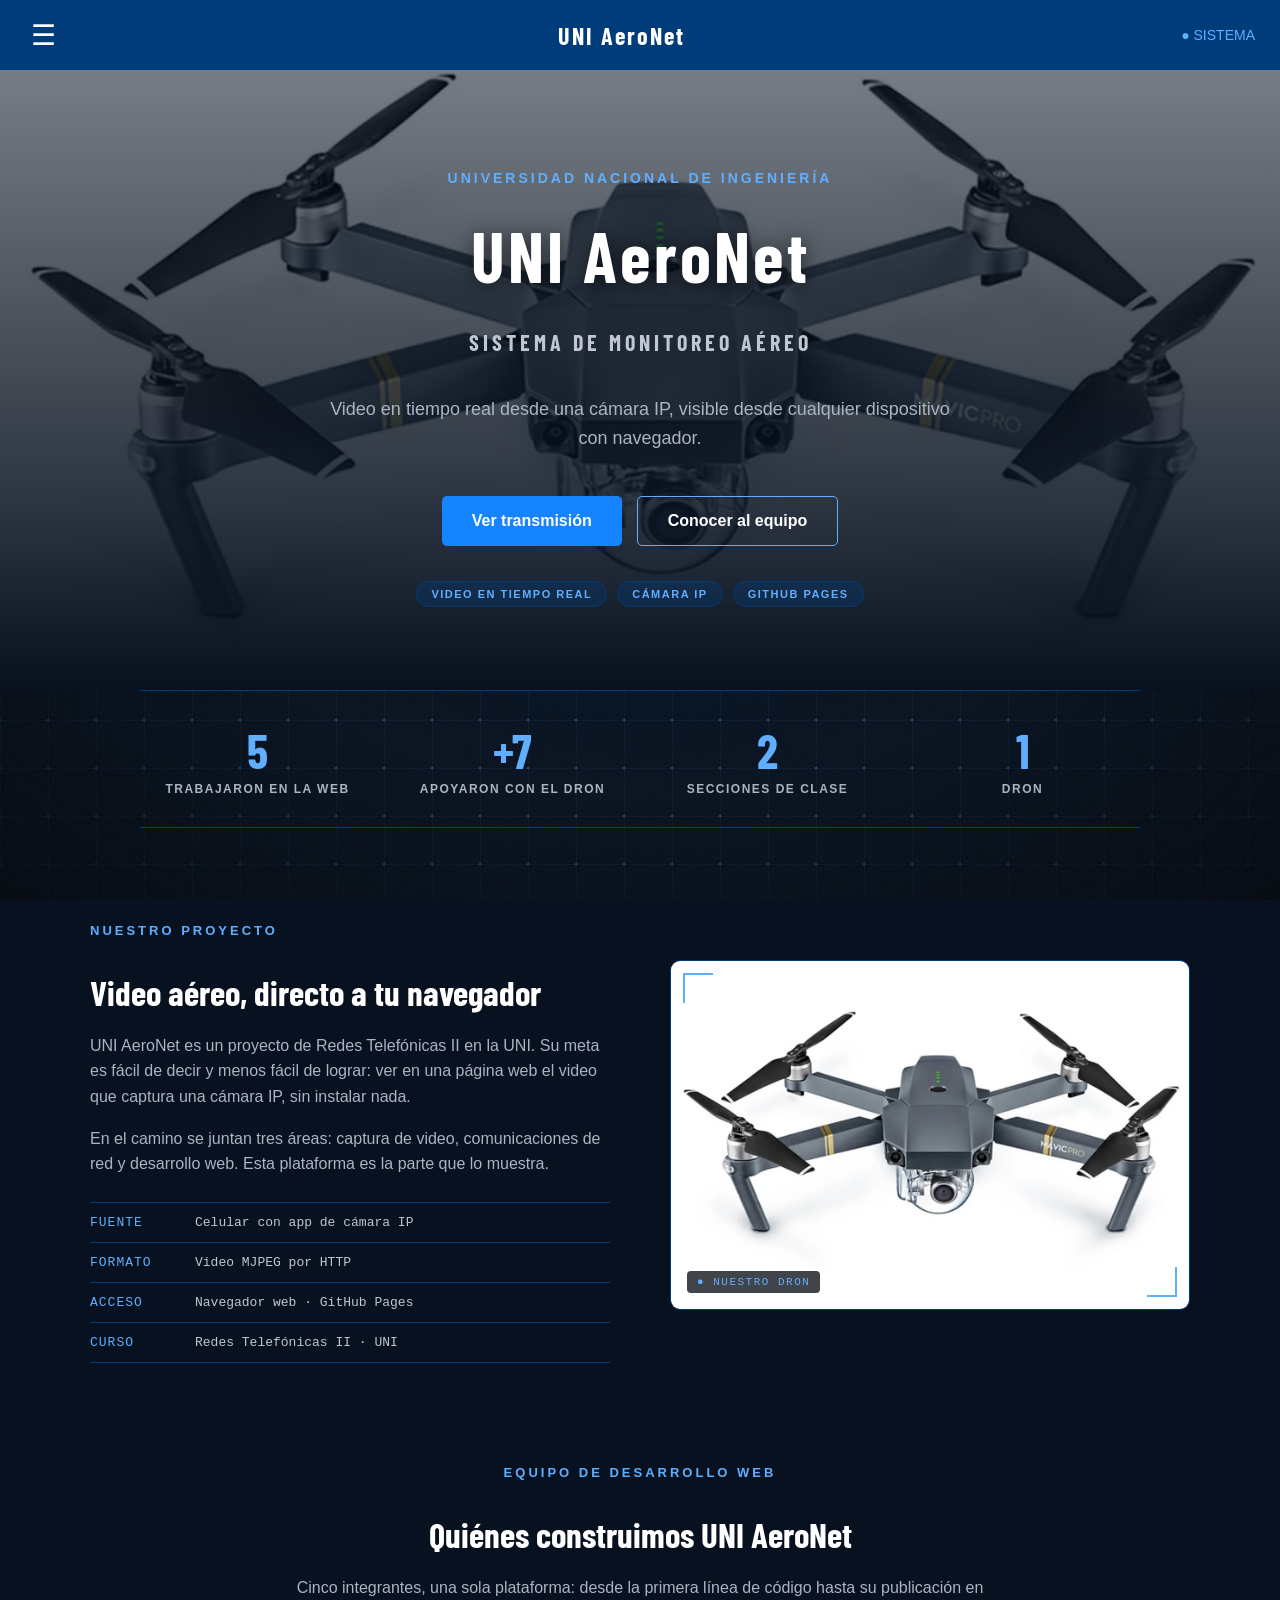
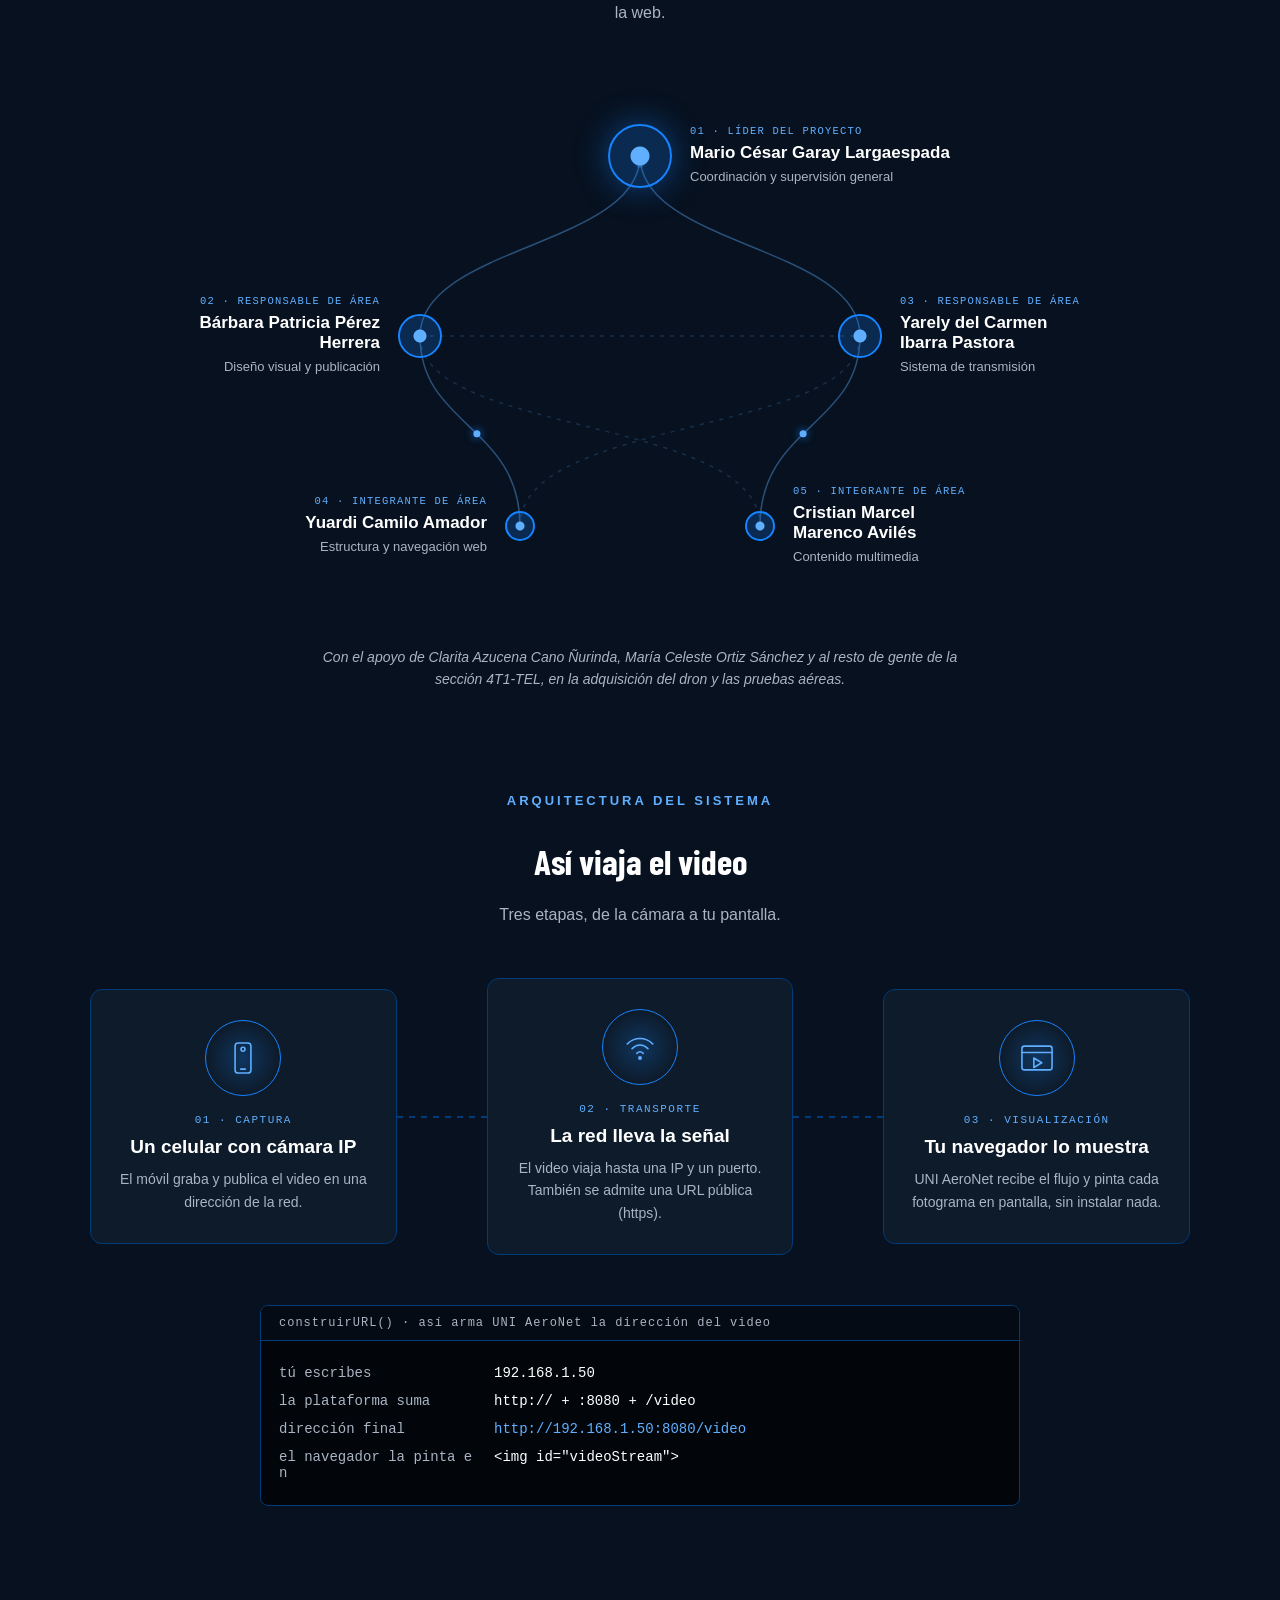
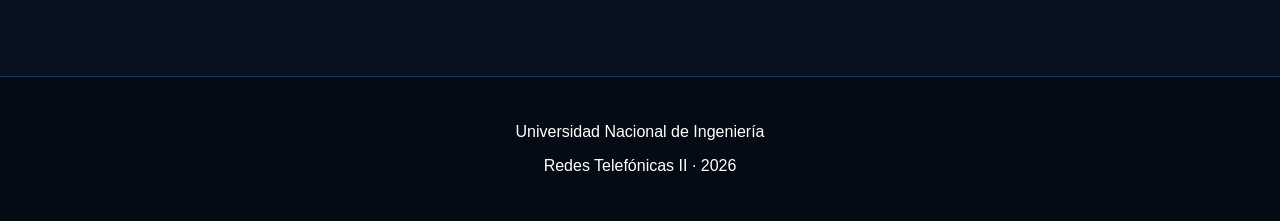
==== index.html @ e4b5dde8 "Add files via upload" ====
﻿<!DOCTYPE html>
<html lang="es">

<head>

    <!-- ================================================== -->
    <!-- CONFIGURACIÓN DE LA PÁGINA                          -->
    <!-- ================================================== -->

    <meta charset="UTF-8">
    <meta name="viewport" content="width=device-width, initial-scale=1.0">

    <title>UNI AeroNet</title>
    <link rel="preconnect" href="https://fonts.googleapis.com">
    <link rel="preconnect" href="https://fonts.gstatic.com" crossorigin>
    <link href="https://fonts.googleapis.com/css2?family=Barlow+Condensed:wght@500;600;700&display=swap" rel="stylesheet">
    <link rel="stylesheet" href="css/style.css">

</head>


<body>

    <!-- ================================================== -->
    <!-- ENCABEZADO                                         -->
    <!-- ================================================== -->

    <header>

        <button id="menuButton">
            ☰
        </button>

        <h1>
            UNI AeroNet
        </h1>

        <div id="systemStatus">
            ● SISTEMA
        </div>

    </header>


    <!-- ================================================== -->
    <!-- MENÚ LATERAL                                       -->
    <!-- ================================================== -->

    <aside id="sideMenu">

        <button id="closeMenu">
            ✕
        </button>

        <h2>
            UNI AeroNet
        </h2>

        <nav>

            <button onclick="mostrarSeccion('inicio')">
                🏠 Inicio
            </button>

            <button onclick="mostrarSeccion('transmision')">
                📡 Transmisión
            </button>

            <button onclick="mostrarSeccion('multimedia')">
                🎥 Multimedia
            </button>

            <button onclick="mostrarSeccion('creditos')">
                👥 Créditos
            </button>

        </nav>

    </aside>


    <!-- ================================================== -->
    <!-- CONTENIDO PRINCIPAL                                -->
    <!-- ================================================== -->

    <main>


        <!-- ================================================== -->
        <!-- SECCIÓN: INICIO                                    -->
        <!-- ================================================== -->

        <section id="inicio" class="seccion">

            <!-- ================================================== -->
            <!-- PORTADA                                            -->
            <!-- ================================================== -->

            <div class="hero">

                <p class="heroUniversidad">
                    UNIVERSIDAD NACIONAL DE INGENIERÍA
                </p>

                <h2>
                    UNI AeroNet
                </h2>

                <h3>
                    SISTEMA DE MONITOREO AÉREO
                </h3>

                <p class="heroDescripcion">
                    Video en tiempo real desde una cámara IP,
                    visible desde cualquier dispositivo con navegador.
                </p>

                <div class="heroBotones">

                    <button class="botonPrincipal"
                            onclick="mostrarSeccion('transmision')">
                        Ver transmisión
                    </button>

                    <button class="botonSecundario"
                            onclick="mostrarSeccion('creditos')">
                        Conocer al equipo
                    </button>

                </div>

                <div class="heroDatos">
                    <span>VIDEO EN TIEMPO REAL</span>
                    <span>CÁMARA IP</span>
                    <span>GITHUB PAGES</span>
                </div>

            </div>


            <!-- ================================================== -->
            <!-- CIFRAS DEL PROYECTO                                -->
            <!-- ================================================== -->

            <div class="cifras">

                <div class="cifra">
                    <strong>5</strong>
                    <span>TRABAJARON EN LA WEB</span>
                </div>

                <div class="cifra">
                    <strong>+7</strong>
                    <span>APOYARON CON EL DRON</span>
                </div>

                <div class="cifra">
                    <strong>2</strong>
                    <span>SECCIONES DE CLASE</span>
                </div>

                <div class="cifra">
                    <strong>1</strong>
                    <span>DRON</span>
                </div>

            </div>


            <!-- ================================================== -->
            <!-- INFORMACIÓN DEL PROYECTO                            -->
            <!-- ================================================== -->

            <div class="proyectoInicio">

                <div class="textoProyecto">

                    <p class="etiqueta">
                        NUESTRO PROYECTO
                    </p>

                    <h2>
                        Video aéreo, directo a tu navegador
                    </h2>

                    <p>
                        UNI AeroNet es un proyecto de Redes Telefónicas II en la
                        UNI. Su meta es fácil de decir y menos fácil de lograr:
                        ver en una página web el video que captura una cámara IP,
                        sin instalar nada.
                    </p>

                    <p>
                        En el camino se juntan tres áreas: captura de video,
                        comunicaciones de red y desarrollo web. Esta plataforma
                        es la parte que lo muestra.
                    </p>

                    <div class="fichaTecnica">

                        <div class="fichaFila">
                            <span class="fichaClave">FUENTE</span>
                            <span class="fichaValor">Celular con app de cámara IP</span>
                        </div>

                        <div class="fichaFila">
                            <span class="fichaClave">FORMATO</span>
                            <span class="fichaValor">Video MJPEG por HTTP</span>
                        </div>

                        <div class="fichaFila">
                            <span class="fichaClave">ACCESO</span>
                            <span class="fichaValor">Navegador web · GitHub Pages</span>
                        </div>

                        <div class="fichaFila">
                            <span class="fichaClave">CURSO</span>
                            <span class="fichaValor">Redes Telefónicas II · UNI</span>
                        </div>

                    </div>

                </div>


                <div class="imagenDron">

                    <img src="images/dron-referencia.jpg"
                         alt="Dron cuadricóptero con cámara">

                    <span class="imagenEtiqueta">● NUESTRO DRON</span>

                </div>

            </div>


            <!-- ================================================== -->
            <!-- EQUIPO DE DESARROLLO WEB (ORGANIGRAMA)             -->
            <!-- ================================================== -->

            <div class="equipoWeb">

                <p class="etiqueta">
                    EQUIPO DE DESARROLLO WEB
                </p>

                <h2>
                    Quiénes construimos UNI AeroNet
                </h2>

                <p class="descripcionTecnologias">
                    Cinco integrantes, una sola plataforma: desde la primera
                    línea de código hasta su publicación en la web.
                </p>


                <div class="redEquipo">

                    <!-- Líneas (enlaces) y puntos de luz que viajan por ellas -->
                    <svg class="redEnlaces" viewBox="0 0 1000 520"
                         preserveAspectRatio="none" aria-hidden="true">

                        <!-- Enlaces principales -->
                        <path class="redEnlace" d="M500,80 C500,170 280,170 280,260" />
                        <path class="redEnlace" d="M500,80 C500,170 720,170 720,260" />
                        <path class="redEnlace" d="M280,260 C280,350 380,350 380,450" />
                        <path class="redEnlace" d="M720,260 C720,350 620,350 620,450" />

                        <!-- Enlaces secundarios (punteados) -->
                        <path class="redEnlace leve" d="M280,260 L720,260" />
                        <path class="redEnlace leve" d="M280,260 C280,360 620,340 620,450" />
                        <path class="redEnlace leve" d="M720,260 C720,360 380,340 380,450" />

                        <!-- Puntos de luz -->
                        <circle class="redPaquete" r="3.5">
                            <animateMotion dur="3s" repeatCount="indefinite"
                                           path="M500,80 C500,170 280,170 280,260" />
                            <animate attributeName="opacity" values="0;1;1;0"
                                     keyTimes="0;0.15;0.85;1" dur="3s"
                                     repeatCount="indefinite" />
                        </circle>

                        <circle class="redPaquete" r="3.5">
                            <animateMotion dur="3s" repeatCount="indefinite"
                                           path="M500,80 C500,170 720,170 720,260" />
                            <animate attributeName="opacity" values="0;1;1;0"
                                     keyTimes="0;0.15;0.85;1" dur="3s"
                                     repeatCount="indefinite" />
                        </circle>

                        <circle class="redPaquete" r="3.5">
                            <animateMotion dur="3s" begin="1.5s" repeatCount="indefinite"
                                           path="M280,260 C280,350 380,350 380,450" />
                            <animate attributeName="opacity" values="0;1;1;0"
                                     keyTimes="0;0.15;0.85;1" dur="3s" begin="1.5s"
                                     repeatCount="indefinite" />
                        </circle>

                        <circle class="redPaquete" r="3.5">
                            <animateMotion dur="3s" begin="1.5s" repeatCount="indefinite"
                                           path="M720,260 C720,350 620,350 620,450" />
                            <animate attributeName="opacity" values="0;1;1;0"
                                     keyTimes="0;0.15;0.85;1" dur="3s" begin="1.5s"
                                     repeatCount="indefinite" />
                        </circle>

                    </svg>


                    <!-- Nodo 1: líder -->
                    <div class="redNodo redLider der">
                        <span class="redPunto"></span>
                        <div class="redTexto">
                            <span class="redRango">01 · LÍDER DEL PROYECTO</span>
                            <h4>Mario César Garay Largaespada</h4>
                            <p class="redRol">Coordinación y supervisión general</p>
                        </div>
                    </div>

                    <!-- Nodo 2 -->
                    <div class="redNodo redArea izq">
                        <span class="redPunto"></span>
                        <div class="redTexto">
                            <span class="redRango">02 · RESPONSABLE DE ÁREA</span>
                            <h4>Bárbara Patricia Pérez Herrera</h4>
                            <p class="redRol">Diseño visual y publicación</p>
                        </div>
                    </div>

                    <!-- Nodo 3 -->
                    <div class="redNodo redArea der">
                        <span class="redPunto"></span>
                        <div class="redTexto">
                            <span class="redRango">03 · RESPONSABLE DE ÁREA</span>
                            <h4>Yarely del Carmen Ibarra Pastora</h4>
                            <p class="redRol">Sistema de transmisión</p>
                        </div>
                    </div>

                    <!-- Nodo 4 -->
                    <div class="redNodo redAcceso izq">
                        <span class="redPunto"></span>
                        <div class="redTexto">
                            <span class="redRango">04 · INTEGRANTE DE ÁREA</span>
                            <h4>Yuardi Camilo Amador</h4>
                            <p class="redRol">Estructura y navegación web</p>
                        </div>
                    </div>

                    <!-- Nodo 5 -->
                    <div class="redNodo redAcceso der">
                        <span class="redPunto"></span>
                        <div class="redTexto">
                            <span class="redRango">05 · INTEGRANTE DE ÁREA</span>
                            <h4>Cristian Marcel Marenco Avilés</h4>
                            <p class="redRol">Contenido multimedia</p>
                        </div>
                    </div>

                </div>


                <p class="notaAgradecimiento">
                    Con el apoyo de Clarita Azucena Cano Ñurinda,
                    María Celeste Ortiz Sánchez y al resto de gente
                    de la sección 4T1-TEL, en la adquisición del
                    dron y las pruebas aéreas.
                </p>

            </div>


            <!-- ================================================== -->
            <!-- ARQUITECTURA DEL SISTEMA                           -->
            <!-- ================================================== -->

            <div class="arquitectura">

                <p class="etiqueta">
                    ARQUITECTURA DEL SISTEMA
                </p>

                <h2>
                    Así viaja el video
                </h2>

                <p class="descripcionTecnologias">
                    Tres etapas, de la cámara a tu pantalla.
                </p>


                <div class="arqRecorrido">

                    <!-- Nodo 1: captura -->
                    <div class="arqNodo">
                        <div class="arqIcono">
                            <svg viewBox="0 0 48 48" fill="none" stroke="currentColor"
                                 stroke-width="2" stroke-linecap="round"
                                 stroke-linejoin="round" aria-hidden="true">
                                <rect x="14" y="5" width="20" height="38" rx="4" />
                                <circle cx="24" cy="13" r="2.5" />
                                <line x1="21" y1="38" x2="27" y2="38" />
                            </svg>
                        </div>
                        <span class="arqPaso">01 · CAPTURA</span>
                        <h4>Un celular con cámara IP</h4>
                        <p>
                            El móvil graba y publica el video en una
                            dirección de la red.
                        </p>
                    </div>

                    <div class="arqLinea"></div>

                    <!-- Nodo 2: transporte -->
                    <div class="arqNodo">
                        <div class="arqIcono">
                            <svg viewBox="0 0 48 48" fill="none" stroke="currentColor"
                                 stroke-width="2" stroke-linecap="round"
                                 stroke-linejoin="round" aria-hidden="true">
                                <path d="M8 20c9-9 23-9 32 0" />
                                <path d="M14 26c6-6 14-6 20 0" />
                                <path d="M20 32c3-3 5-3 8 0" />
                                <circle cx="24" cy="38" r="1.5" fill="currentColor" />
                            </svg>
                        </div>
                        <span class="arqPaso">02 · TRANSPORTE</span>
                        <h4>La red lleva la señal</h4>
                        <p>
                            El video viaja hasta una IP y un puerto.
                            También se admite una URL pública (https).
                        </p>
                    </div>

                    <div class="arqLinea"></div>

                    <!-- Nodo 3: visualización -->
                    <div class="arqNodo">
                        <div class="arqIcono">
                            <svg viewBox="0 0 48 48" fill="none" stroke="currentColor"
                                 stroke-width="2" stroke-linecap="round"
                                 stroke-linejoin="round" aria-hidden="true">
                                <rect x="5" y="9" width="38" height="30" rx="3" />
                                <line x1="5" y1="17" x2="43" y2="17" />
                                <path d="M20 24l10 6-10 6z" />
                            </svg>
                        </div>
                        <span class="arqPaso">03 · VISUALIZACIÓN</span>
                        <h4>Tu navegador lo muestra</h4>
                        <p>
                            UNI AeroNet recibe el flujo y pinta cada
                            fotograma en pantalla, sin instalar nada.
                        </p>
                    </div>

                </div>


                <!-- Consola: lo que hace construirURL() -->
                <div class="arqTerminal">

                    <div class="arqTerminalTitulo">
                        construirURL() · así arma UNI AeroNet la dirección del video
                    </div>

                    <div class="arqTerminalCuerpo">

                        <div class="arqCodigo">
                            <span class="arqCodigoClave">tú escribes</span>
                            <span>192.168.1.50</span>
                        </div>

                        <div class="arqCodigo">
                            <span class="arqCodigoClave">la plataforma suma</span>
                            <span>http:// + :8080 + /video</span>
                        </div>

                        <div class="arqCodigo arqCodigoFinal">
                            <span class="arqCodigoClave">dirección final</span>
                            <span>http://192.168.1.50:8080/video</span>
                        </div>

                        <div class="arqCodigo">
                            <span class="arqCodigoClave">el navegador la pinta en</span>
                            <span>&lt;img id="videoStream"&gt;</span>
                        </div>

                    </div>

                </div>

            </div>

        </section>


        <!-- ================================================== -->
        <!-- SECCIÓN: TRANSMISIÓN                               -->
        <!-- ================================================== -->

        <section id="transmision" class="seccion oculto">

            <p class="etiqueta">TRANSMISIÓN AÉREA</p>
            <h2>Transmisión en vivo</h2>
            <p>Señal proveniente del sistema aéreo.</p>

            <!-- CONFIGURACIÓN DE LA FUENTE -->
            <div class="configVideo">
                <input type="text" id="ipInput" placeholder="192.168.1.50:8080  o  https://tu-tunel.com">
                <button id="btnConectar" class="botonPrincipal">🔗 Conectar</button>
                <button id="btnRotar" class="botonPrincipal">🔄 Rotar</button>
            </div>

            <!-- ÁREA DEL VIDEO -->
            <div id="videoContainer">
                <img id="videoStream" alt="Transmisión en vivo del Dron">
            </div>

            <!-- ESTADO DE LA TRANSMISIÓN -->
            <div class="estadoTransmision">

                <div class="estadoItem">
                    <span>●</span>
                    <div><strong>SISTEMA</strong><p id="estSistema">ESPERANDO</p></div>
                </div>

                <div class="estadoItem">
                    <span>●</span>
                    <div><strong>CONEXIÓN</strong><p id="estConexion">ESPERANDO</p></div>
                </div>

                <div class="estadoItem">
                    <span>●</span>
                    <div><strong>VIDEO</strong><p id="estVideo">ESPERANDO</p></div>
                </div>

                <div class="estadoItem">
                    <span>●</span>
                    <div><strong>SEÑAL</strong><p id="estSenal">NO DISPONIBLE</p></div>
                </div>

            </div>

            <!-- INFORMACIÓN DE LA TRANSMISIÓN -->
            <div class="sobreTransmision">
                <p class="etiqueta">SOBRE LA TRANSMISIÓN</p>
                <p>
                    Esta plataforma permite visualizar la señal de video obtenida
                    mediante el sistema aéreo. Cuando la transmisión se encuentre
                    disponible, será presentada en este espacio.
                </p>
            </div>

        </section>


        <!-- ================================================== -->
        <!-- SECCIÓN: MULTIMEDIA                                -->
        <!-- ================================================== -->

        <section id="multimedia" class="seccion oculto">


            <!-- ================================================== -->
            <!-- ENCABEZADO                                         -->
            <!-- ================================================== -->

            <p class="etiqueta">
                RECURSOS DEL PROYECTO
            </p>

            <h2>
                Multimedia
            </h2>

            <p class="descripcionMultimedia">

                Material audiovisual y recursos relacionados con los
                sistemas aéreos, las comunicaciones inalámbricas y el
                desarrollo de la plataforma UNI AeroNet.

            </p>



            <!-- ================================================== -->
            <!-- CATEGORÍAS                                         -->
            <!-- ================================================== -->

            <div class="categoriasMultimedia">


                <!-- ---------- Sistemas aéreos ---------- -->

                <div class="categoriaMultimedia">

                    <span class="iconoCategoria">
                        🚁
                    </span>

                    <h3>
                        Sistemas aéreos
                    </h3>

                    <p>
                        Información y material relacionado con la
                        construcción y funcionamiento de vehículos
                        aéreos no tripulados.
                    </p>

                </div>


                <!-- ---------- Comunicación y redes ---------- -->

                <div class="categoriaMultimedia">

                    <span class="iconoCategoria">
                        📡
                    </span>

                    <h3>
                        Comunicación y redes
                    </h3>

                    <p>
                        Recursos relacionados con la transmisión
                        inalámbrica de información y tecnologías
                        de comunicación como LoRa.
                    </p>

                </div>


                <!-- ---------- Desarrollo web ---------- -->

                <div class="categoriaMultimedia">

                    <span class="iconoCategoria">
                        💻
                    </span>

                    <h3>
                        Desarrollo web
                    </h3>

                    <p>
                        Material relacionado con HTML, CSS, JavaScript
                        y la construcción de la plataforma web.
                    </p>

                </div>


            </div>



            <!-- ================================================== -->
            <!-- VIDEOS RECOMENDADOS                                -->
            <!-- ================================================== -->

            <div class="multimediaBloque">

                <p class="etiqueta">
                    VIDEOS RECOMENDADOS
                </p>

                <h3 class="tituloMultimedia">
                    Guías y material de referencia
                </h3>


                <div class="videosGrid">


                    <!-- ================================================== -->
                    <!-- VIDEO 1: DRON                                     -->
                    <!-- ================================================== -->

                    <article class="videoYoutube">

                        <div class="miniaturaVideo">

                            <img src="https://img.youtube.com/vi/1TxWYpWXe4I/hqdefault.jpg"
                                 alt="Tutorial para armar un dron paso a paso">

                            <div class="iconoPlay">
                                ▶
                            </div>

                        </div>


                        <div class="videoContenido">

                            <span class="categoriaVideo">
                                🚁 SISTEMAS AÉREOS
                            </span>

                            <h3>
                                Construcción de un dron paso a paso
                            </h3>

                            <p>
                                Tutorial de referencia sobre el montaje
                                y construcción de un vehículo aéreo no tripulado.
                            </p>

                            <a href="https://youtu.be/1TxWYpWXe4I"
                               target="_blank"
                               rel="noopener noreferrer"
                               class="botonVideo">

                                ▶ Ver en YouTube

                            </a>

                        </div>

                    </article>



                    <!-- ================================================== -->
                    <!-- VIDEO 2: LoRa                                     -->
                    <!-- ================================================== -->

                    <article class="videoYoutube">

                        <div class="miniaturaVideo">

                            <img src="https://img.youtube.com/vi/mCVtn_sfCrs/hqdefault.jpg"
                                 alt="Transmisor y receptor LoRa">

                            <div class="iconoPlay">
                                ▶
                            </div>

                        </div>


                        <div class="videoContenido">

                            <span class="categoriaVideo">
                                📡 COMUNICACIÓN Y REDES
                            </span>

                            <h3>
                                Transmisor y receptor LoRa
                            </h3>

                            <p>
                                Tutorial sobre la construcción de un sistema
                                transmisor y receptor utilizando módulos LoRa,
                                aplicable a drones y otros proyectos electrónicos.
                            </p>

                            <a href="https://youtu.be/mCVtn_sfCrs"
                               target="_blank"
                               rel="noopener noreferrer"
                               class="botonVideo">

                                ▶ Ver en YouTube

                            </a>

                        </div>

                    </article>



                    <!-- ================================================== -->
                    <!-- VIDEO 3: DESARROLLO WEB                            -->
                    <!-- ================================================== -->

                    <article class="videoYoutube">

                        <div class="miniaturaVideo">

                            <img src="https://img.youtube.com/vi/zwlcgpKV68Q/hqdefault.jpg"
                                 alt="Tutorial para crear una página web">

                            <div class="iconoPlay">
                                ▶
                            </div>

                        </div>


                        <div class="videoContenido">

                            <span class="categoriaVideo">
                                💻 DESARROLLO WEB
                            </span>

                            <h3>
                                Desarrollo de una página web
                            </h3>

                            <p>
                                Tutorial de referencia para la creación
                                y estructuración de una página web mediante
                                HTML y Visual Studio.
                            </p>

                            <a href="https://youtu.be/zwlcgpKV68Q"
                               target="_blank"
                               rel="noopener noreferrer"
                               class="botonVideo">

                                ▶ Ver en YouTube

                            </a>

                        </div>

                    </article>



                    <!-- ================================================== -->
                    <!-- VIDEO 4: YOUTUBE + HTML                            -->
                    <!-- ================================================== -->

                    <article class="videoYoutube">

                        <div class="miniaturaVideo">

                            <img src="https://img.youtube.com/vi/uzB_bVqXgLU/hqdefault.jpg"
                                 alt="Cómo insertar un video de YouTube en HTML">

                            <div class="iconoPlay">
                                ▶
                            </div>

                        </div>


                        <div class="videoContenido">

                            <span class="categoriaVideo">
                                💻 DESARROLLO WEB
                            </span>

                            <h3>
                                Integración de videos en HTML
                            </h3>

                            <p>
                                Tutorial sobre cómo incorporar contenido
                                audiovisual de YouTube dentro de una página web.
                            </p>

                            <a href="https://youtu.be/uzB_bVqXgLU"
                               target="_blank"
                               rel="noopener noreferrer"
                               class="botonVideo">

                                ▶ Ver en YouTube

                            </a>

                        </div>

                    </article>


                </div>

            </div>



            <!-- ================================================== -->
            <!-- GALERÍA                                            -->
            <!-- ================================================== -->

            <div class="multimediaBloque">

                <p class="etiqueta">
                    GALERÍA
                </p>

                <h3 class="tituloMultimedia">
                    Imágenes del proyecto
                </h3>


                <div class="galeriaGrid">


                    <!-- ================================================== -->
                    <!-- IMAGEN 1                                           -->
                    <!-- ================================================== -->

                    <article class="imagenGaleria">

                        <img src="images/dron-referencia.jpg"
                             alt="Imagen de referencia del dron">

                        <div class="galeriaTexto">

                            <h3>
                                Sistema aéreo
                            </h3>

                            <p>
                                Imagen de referencia del vehículo aéreo
                                utilizado en el proyecto.
                            </p>

                        </div>

                    </article>



                    <!-- ================================================== -->
                    <!-- IMAGEN 2                                           -->
                    <!-- ================================================== -->

                    <article class="imagenGaleria">

                        <img src="images/wasa.jpg"
                             alt="Imagen de referencia del wasa">

                        <div class="galeriaTexto">

                            <h3>
                                foto de relleno
                            </h3>

                            <p>
                                usada para referenciar a los
                                fantasmones de la clase.
                            </p>

                        </div>

                    </article>



                    <!-- ================================================== -->
                    <!-- IMAGEN 3                                           -->
                    <!-- ================================================== -->

                    <article class="imagenGaleria">

                        <img src="images/grupo1-1.jpg"
                             alt="Imagen de miembros del equipo telecom">

                        <div class="galeriaTexto">

                            <h3>
                                grupo 1 chambeando
                            </h3>

                            <p>
                                compañeritos modificando el codigo
                            </p>

                        </div>

                    </article>



                    <!-- ================================================== -->
                    <!-- IMAGEN 4                                           -->
                    <!-- ================================================== -->

                    <article class="imagenGaleria">

                        <img src="images/grupo1-2.jpg"
                             alt="otra perspectiva de los miembros">

                        <div class="galeriaTexto">

                            <h3>
                                alumnos chambeadores
                            </h3>

                            <p>
                                compañeres trabajando en la interfaz web
                            </p>

                        </div>

                    </article>


                </div>

            </div>



            <!-- ================================================== -->
            <!-- RECURSOS RELACIONADOS                              -->
            <!-- ================================================== -->

            <div class="recursosRelacionados">

                <p class="etiqueta">
                    RECURSOS RELACIONADOS
                </p>

                <h3>
                    Conexión con UNI AeroNet
                </h3>

                <p>

                    Los recursos presentados en esta sección están
                    relacionados con las diferentes etapas que conforman
                    UNI AeroNet. La construcción del sistema aéreo,
                    la comunicación inalámbrica, la transmisión de datos
                    y el desarrollo de la plataforma web forman parte de
                    una misma arquitectura orientada al monitoreo y
                    transmisión de información desde un sistema aéreo.

                </p>

                <p>

                    Estos materiales funcionan como referencias técnicas
                    y educativas para comprender algunas de las tecnologías
                    utilizadas o relacionadas con el desarrollo del proyecto.

                </p>

            </div>


        </section>


        <!-- ================================================== -->
        <!-- SECCIÓN: CRÉDITOS                                  -->
        <!-- ================================================== -->

        <section id="creditos" class="seccion oculto">

            <p class="etiqueta">
                EQUIPO DEL PROYECTO
            </p>

            <h2>
                Créditos
            </h2>

            <p>
                Proyecto académico de Redes Telefónicas II · UNI
            </p>


            <!-- ================================================== -->
            <!-- AGRADECIMIENTO ESPECIAL                            -->
            <!-- ================================================== -->

            <div class="cartaAgradecimiento">

                <span class="comillaDecorativa">
                    “
                </span>

                <p class="textoCarta">

                    Al Ing. Jorge González, docente de Redes Telefónicas II:
                    gracias por cada enseñanza, por la paciencia y por los
                    consejos que nos guiaron durante todo este semestre.

                    Este proyecto no habría llegado hasta aquí sin su
                    acompañamiento y disposición para ayudarnos en cada etapa.

                </p>

                <p class="firmaCarta">
                    — Con aprecio, el equipo de UNI AeroNet 🛰️
                </p>

            </div>


            <!-- ================================================== -->
            <!-- GRUPOS DEL PROYECTO                                -->
            <!-- ================================================== -->
            <!-- ================================================== -->
            <!-- EQUIPO 5T1-TEL                                     -->
            <!-- ================================================== -->

            <h3 class="hudGrupoTitulo">
                🎨 Equipo de desarrollo · 5T1-TEL-S (Grupo 1)
            </h3>

            <div class="hudGrid">

                <div class="hudCard hudDestacado">
                    <div class="hudHeader">
                        <span class="hudId">ID-01</span>
                        <span class="hudEstado">● ACTIVO</span>
                    </div>
                    <h4>Mario César Garay Largaespada</h4>
                    <p class="hudRol">Líder, coordinador y supervisor general</p>
                    <p class="hudDato">
                        Supervisó todas las etapas del proyecto y revisó la
                        integración, coherencia y funcionamiento de los componentes.
                    </p>
                </div>

                <div class="hudCard hudDestacado">
                    <div class="hudHeader">
                        <span class="hudId">ID-02</span>
                        <span class="hudEstado">● ACTIVO</span>
                    </div>
                    <h4>Bárbara Patricia Pérez Herrera</h4>
                    <p class="hudRol">Diseño visual y publicación</p>
                    <p class="hudDato">
                        Diseño visual institucional de la plataforma y
                        publicación del sitio mediante GitHub Pages.
                    </p>
                </div>

                <div class="hudCard hudDestacado">
                    <div class="hudHeader">
                        <span class="hudId">ID-03</span>
                        <span class="hudEstado">● ACTIVO</span>
                    </div>
                    <h4>Yarely del Carmen Ibarra Pastora</h4>
                    <p class="hudRol">Sistema de transmisión</p>
                    <p class="hudDato">
                        Propuesta y configuración de la transmisión mediante
                        cámara IP, utilizando un dispositivo móvil.
                    </p>
                </div>

                <div class="hudCard hudDestacado">
                    <div class="hudHeader">
                        <span class="hudId">ID-04</span>
                        <span class="hudEstado">● ACTIVO</span>
                    </div>
                    <h4>yuardi Camilo Amador</h4>
                    <p class="hudRol">Estructura y navegación web</p>
                    <p class="hudDato">
                        Estructura de la plataforma, organización del contenido
                        y navegación entre secciones.
                    </p>
                </div>

                <div class="hudCard hudDestacado">
                    <div class="hudHeader">
                        <span class="hudId">ID-05</span>
                        <span class="hudEstado">● ACTIVO</span>
                    </div>
                    <h4>Cristian Marcel Marenco Avilés</h4>
                    <p class="hudRol">Contenido multimedia</p>
                    <p class="hudDato">
                        Organización de los recursos audiovisuales y de la
                        presentación informativa del proyecto.
                    </p>
                </div>

            </div>


            <!-- ================================================== -->
            <!-- APOYO DE LA SECCIÓN 4T1-TEL                        -->
            <!-- ================================================== -->

            <h3 class="hudGrupoTitulo">
                🚁 Apoyo del proyecto · Sección 4T1-TEL-S
            </h3>

            <div class="hudGrid">

                <div class="hudCard hudDestacado">
                    <div class="hudHeader">
                        <span class="hudId">COL-01</span>
                        <span class="hudEstado">● COLABORADORA</span>
                    </div>
                    <h4>Clarita Azucena Cano Ñurinda</h4>
                    <p class="hudRol">Apoyo del proyecto · 4T1-TEL</p>
                    <p class="hudDato">
                        Sección que colaboró en la adquisición del dron
                        y en la realización de las pruebas aéreas.
                    </p>
                </div>

                <div class="hudCard hudDestacado">
                    <div class="hudHeader">
                        <span class="hudId">COL-02</span>
                        <span class="hudEstado">● COLABORADORA</span>
                    </div>
                    <h4>María Celeste Ortiz Sánchez</h4>
                    <p class="hudRol">Apoyo del proyecto · 4T1-TEL</p>
                    <p class="hudDato">
                        Sección que colaboró en la adquisición del dron
                        y en la realización de las pruebas aéreas.
                    </p>
                </div>

            </div>


            <!-- ================================================== -->
            <!-- AGRADECIMIENTO GENERAL                             -->
            <!-- ================================================== -->

            <p class="notaAgradecimiento">
                Gracias también a los demás compañeros de la sección 4T1-TEL,
                que apoyaron con la recaudación para la compra del dron.
            </p>

        </section>

    </main>


    <!-- ================================================== -->
    <!-- PIE DE PÁGINA                                      -->
    <!-- ================================================== -->

    <footer>

        <p>
            Universidad Nacional de Ingeniería
        </p>

        <p>
            Redes Telefónicas II · 2026
        </p>

    </footer>


    <!-- ================================================== -->
    <!-- JAVASCRIPT                                         -->
    <!-- ================================================== -->

    <script src="js/script.js"></script>

</body>

</html>
---- css/style.css ----
/* ================================================== */
/* PALETA DE COLORES DEL PROYECTO                    */
/* ================================================== */

:root {
    /* Azul muy oscuro � fondo principal de la p�gina */
    --azul-oscuro: #07111F;
    /* Azul oscuro � encabezado y men� lateral */
    --azul-marino: #003B7A;
    /* Azul brillante � botones y elementos destacados */
    --azul-brillante: #1683FF;
    /* Azul claro � textos destacados e indicadores */
    --azul-claro: #60AFFF;
    /* Azul gris�ceo oscuro � fondo de tarjetas */
    --azul-grisaceo: #0D1B2A;
    /* Negro azulado � fondo del reproductor de video */
    --negro-azulado: #02060B;
    /* Azul casi negro � fondo del pie de p�gina */
    --azul-negro: #050B14;
    /* Gris claro � t�tulos y elementos secundarios */
    --gris-claro: #C0C7D1;
    /* Gris azulado � textos secundarios */
    --gris-azulado: #AAB4C3;
    /* Blanco � textos principales */
    --blanco: #FFFFFF;
}


/* ================================================== */
/* CONFIGURACI�N GENERAL                              */
/* ================================================== */

* {
    box-sizing: border-box;
}


body {
    margin: 0;
    background-color: var(--azul-oscuro);
    color: var(--blanco);
    font-family: Arial, sans-serif;
}


/* ================================================== */
/* ENCABEZADO                                          */
/* ================================================== */

header {
    height: 70px;
    background-color: var(--azul-marino);
    display: flex;
    align-items: center;
    justify-content: space-between;
    padding: 0 25px;
    position: sticky;
    top: 0;
    z-index: 900;
}


    header h1 {
        margin: 0;
        font-size: 24px;
        letter-spacing: 2px;
    }


/* ================================================== */
/* BOTONES DEL ENCABEZADO                              */
/* ================================================== */

#menuButton {
    font-size: 28px;
    background: none;
    color: var(--blanco);
    border: none;
    cursor: pointer;
    transition: 0.3s;
}


    #menuButton:hover {
        color: var(--azul-claro);
        transform: scale(1.1);
    }


#systemStatus {
    color: var(--azul-claro);
    font-size: 14px;
}


/* ================================================== */
/* MEN� LATERAL                                        */
/* ================================================== */

#sideMenu {
    position: fixed;
    top: 0;
    left: -320px;
    width: 280px;
    height: 100%;
    background-color: var(--azul-marino);
    padding: 25px;
    z-index: 1000;
    transition: 0.3s;
    box-shadow: 5px 0 20px rgba(0, 0, 0, 0.4);
}


    #sideMenu h2 {
        margin-top: 40px;
        color: var(--blanco);
    }


/* ================================================== */
/* BOT�N CERRAR                                        */
/* ================================================== */

#closeMenu {
    background: none;
    border: none;
    color: var(--blanco);
    font-size: 25px;
    cursor: pointer;
}


    #closeMenu:hover {
        color: var(--azul-claro);
    }


/* ================================================== */
/* OPCIONES DEL MEN�                                  */
/* ================================================== */

nav {
    display: flex;
    flex-direction: column;
    gap: 12px;
    margin-top: 40px;
}


    nav button {
        padding: 15px;
        background-color: transparent;
        color: var(--blanco);
        border: 1px solid transparent;
        cursor: pointer;
        text-align: left;
        font-size: 16px;
        border-radius: 6px;
        transition: 0.3s;
    }


        nav button:hover {
            background-color: var(--azul-brillante);
            border-color: var(--azul-claro);
            transform: translateX(5px);
        }


/* ================================================== */
/* ESTRUCTURA GENERAL DE LAS SECCIONES                */
/* ================================================== */

main {
    min-height: 80vh;
}


.seccion {
    padding: 70px 30px;
    text-align: center;
}


    .seccion h2 {
        font-size: 35px;
        margin-bottom: 20px;
    }


    .seccion h3 {
        color: var(--azul-claro);
    }


    .seccion p {
        color: var(--gris-azulado);
        line-height: 1.6;
    }


.oculto {
    display: none;
}


/* ================================================== */
/* SECCI�N: INICIO                                    */
/* ================================================== */

/* ---------- Portada ---------- */

.hero {
    min-height: 550px;
    display: flex;
    flex-direction: column;
    justify-content: center;
    align-items: center;
    text-align: center;
    padding: 60px 20px;
}


.heroUniversidad {
    color: var(--azul-claro) !important;
    font-size: 14px;
    letter-spacing: 3px;
    font-weight: bold;
}


.hero h2 {
    font-size: 70px;
    margin: 10px 0;
    letter-spacing: 3px;
}


.hero h3 {
    color: var(--gris-claro);
    font-size: 22px;
    letter-spacing: 4px;
}


.heroDescripcion {
    max-width: 650px;
    font-size: 18px;
}


/* ---------- Bot�n principal ---------- */

.botonPrincipal {
    margin-top: 25px;
    padding: 15px 30px;
    background-color: var(--azul-brillante);
    color: var(--blanco);
    border: none;
    border-radius: 5px;
    font-size: 16px;
    font-weight: bold;
    cursor: pointer;
    transition: 0.3s;
}


    .botonPrincipal:hover {
        background-color: var(--azul-claro);
        transform: translateY(-3px);
        box-shadow: 0 8px 20px rgba(22, 131, 255, 0.3);
    }


/* ---------- Informaci�n del proyecto ---------- */

.proyectoInicio {
    max-width: 1100px;
    margin: 80px auto;
    display: grid;
    grid-template-columns: 1fr 1fr;
    gap: 60px;
    align-items: center;
    text-align: left;
}


.etiqueta {
    color: var(--azul-claro) !important;
    font-size: 13px;
    font-weight: bold;
    letter-spacing: 3px;
}


.textoProyecto h2 {
    font-size: 35px;
}


/* ---------- Imagen del dron ---------- */

.imagenDron {
    height: 350px;
    background-color: var(--negro-azulado);
    border: 1px solid var(--azul-marino);
    border-radius: 10px;
    overflow: hidden;
}


    .imagenDron img {
        width: 100%;
        height: 100%;
        object-fit: cover;
        display: block;
        transition: 0.5s;
    }


    .imagenDron:hover img {
        transform: scale(1.05);
    }


/* ---------- Tecnolog�as ---------- */

.tecnologias {
    width: 100%;
    max-width: 1100px;
    margin: 100px auto;
}


.descripcionTecnologias {
    max-width: 700px;
    margin: 0 auto 40px auto;
    color: var(--gris-azulado);
    line-height: 1.7;
}


.tarjetasTecnologia {
    width: 100%;
    display: grid;
    grid-template-columns: repeat(3, 1fr);
    gap: 25px;
    margin-top: 40px;
}


.tarjeta {
    padding: 35px 25px;
    background-color: var(--azul-grisaceo);
    border: 1px solid var(--azul-marino);
    border-radius: 10px;
    transition: 0.3s;
}


    .tarjeta:hover {
        transform: translateY(-8px);
        border-color: var(--azul-brillante);
        box-shadow: 0 10px 30px rgba(22, 131, 255, 0.15);
    }


.icono {
    font-size: 45px;
}


.tarjeta h3 {
    font-size: 20px;
}


.tarjeta p {
    font-size: 14px;
}

/* ================================================== */
/* INICIO: EQUIPO DE DESARROLLO WEB (TOPOLOG�A DE RED) */
/* ================================================== */

.equipoWeb {
    width: 100%;
    max-width: 1000px;
    margin: 100px auto;
}

.redEquipo {
    position: relative;
    width: 100%;
    height: 520px;
    margin: 50px auto 0 auto;
}

/* ---------- Enlaces ---------- */

.redEnlaces {
    position: absolute;
    inset: 0;
    width: 100%;
    height: 100%;
}

.redEnlace {
    fill: none;
    stroke: rgba(96, 175, 255, 0.4);
    stroke-width: 1.5;
    vector-effect: non-scaling-stroke;
}

    .redEnlace.leve {
        stroke: rgba(96, 175, 255, 0.2);
        stroke-dasharray: 4 6;
    }

.redPaquete {
    fill: var(--azul-claro);
    filter: drop-shadow(0 0 4px var(--azul-brillante));
}

/* ---------- Nodos ---------- */

.redNodo {
    position: absolute;
    width: 0;
    height: 0;
}

/* Posici�n de cada nodo (coinciden con las coordenadas del SVG) */
.redLider {
    left: 50%;
    top: 15.4%;
    --d: 64px;
    --nucleo: 9px;
}

.redArea.izq {
    left: 28%;
    top: 50%;
    --d: 44px;
    --nucleo: 6px;
}

.redArea.der {
    left: 72%;
    top: 50%;
    --d: 44px;
    --nucleo: 6px;
}

.redAcceso.izq {
    left: 38%;
    top: 86.5%;
    --d: 30px;
    --nucleo: 4px;
}

.redAcceso.der {
    left: 62%;
    top: 86.5%;
    --d: 30px;
    --nucleo: 4px;
}

.redPunto {
    position: absolute;
    left: calc(var(--d) / -2);
    top: calc(var(--d) / -2);
    width: var(--d);
    height: var(--d);
    border: 2px solid var(--azul-brillante);
    border-radius: 50%;
    background: radial-gradient(circle, var(--azul-claro) 0, var(--azul-claro) var(--nucleo), rgba(22, 131, 255, 0.22) calc(var(--nucleo) + 1px));
    transition: 0.3s;
}

    /* Anillo que se expande, como un ping de radar */
    .redPunto::before {
        content: "";
        position: absolute;
        inset: -6px;
        border: 1px solid var(--azul-claro);
        border-radius: 50%;
        opacity: 0;
        animation: pingNodo 3.6s ease-out infinite;
    }

.redArea .redPunto::before {
    animation-delay: 1.2s;
}

.redAcceso .redPunto::before {
    animation-delay: 2.4s;
}

.redLider .redPunto {
    box-shadow: 0 0 35px rgba(22, 131, 255, 0.45);
}

.redNodo:hover .redPunto {
    transform: scale(1.1);
    box-shadow: 0 0 30px rgba(22, 131, 255, 0.6);
}

@keyframes pingNodo {
    0% {
        transform: scale(0.7);
        opacity: 0.8;
    }

    100% {
        transform: scale(1.9);
        opacity: 0;
    }
}

/* ---------- Textos junto a cada nodo ---------- */

.redTexto {
    position: absolute;
    top: 0;
    width: 190px;
    transform: translateY(-50%);
}

.redLider .redTexto {
    width: 270px;
}

.redNodo.izq .redTexto {
    right: calc(var(--d) / 2 + 18px);
    text-align: right;
}

.redNodo.der .redTexto {
    left: calc(var(--d) / 2 + 18px);
    text-align: left;
}

.redRango {
    display: block;
    margin-bottom: 6px;
    color: var(--azul-claro);
    font-family: Consolas, "Courier New", monospace;
    font-size: 10.5px;
    letter-spacing: 1.2px;
}

.redTexto h4 {
    margin: 0 0 4px 0;
    font-size: 17px;
    color: var(--blanco);
}

.redTexto .redRol {
    margin: 0;
    font-size: 13px;
}

/* ---------- Accesibilidad ---------- */

@media (prefers-reduced-motion: reduce) {
    .redPunto::before {
        animation: none;
    }

    .redPaquete {
        display: none;
    }
}

/* ---------- Pantallas peque�as: lista vertical con l�nea ---------- */

@media (max-width: 860px) {

    .redEquipo {
        height: auto;
        display: flex;
        flex-direction: column;
        gap: 30px;
    }

        /* La l�nea vertical que une todos los nodos */
        .redEquipo::before {
            content: "";
            position: absolute;
            left: 12px;
            top: 10px;
            bottom: 10px;
            width: 2px;
            background: linear-gradient(180deg, var(--azul-brillante), var(--azul-marino));
        }

    .redEnlaces {
        display: none;
    }

    .redNodo,
    .redNodo.izq,
    .redNodo.der {
        position: relative;
        left: auto;
        top: auto;
        width: auto;
        height: auto;
        display: flex;
        align-items: flex-start;
        gap: 18px;
        --d: 26px;
        --nucleo: 4px;
    }

    .redPunto {
        position: relative;
        left: auto;
        top: auto;
        flex: 0 0 var(--d);
    }

    .redNodo.izq .redTexto,
    .redNodo.der .redTexto,
    .redLider .redTexto {
        position: static;
        width: auto;
        transform: none;
        text-align: left;
    }
}


/* ================================================== */
/* INICIO: PORTADA CON FOTO Y CIFRAS                   */
/* ================================================== */

/* ---------- Portada ---------- */

.hero {
    min-height: 620px;
    /* Cancela el relleno de la secci�n para que la foto ocupe todo el ancho */
    margin: -70px -30px 0 -30px;
    background-image: linear-gradient(180deg, rgba(7, 17, 31, 0.55) 0%, rgba(7, 17, 31, 0.85) 70%, var(--azul-oscuro) 100%), url("../images/dron-referencia.jpg");
    background-size: cover;
    background-position: center;
}

    .hero h2 {
        text-shadow: 0 2px 20px rgba(0, 0, 0, 0.6);
    }

.heroBotones {
    display: flex;
    flex-wrap: wrap;
    gap: 15px;
    justify-content: center;
    margin-top: 25px;
}

    .heroBotones .botonPrincipal {
        margin-top: 0;
    }

.botonSecundario {
    padding: 15px 30px;
    background-color: transparent;
    color: var(--blanco);
    border: 1px solid var(--azul-claro);
    border-radius: 5px;
    font-size: 16px;
    font-weight: bold;
    cursor: pointer;
    transition: 0.3s;
}

    .botonSecundario:hover {
        background-color: rgba(96, 175, 255, 0.15);
        transform: translateY(-3px);
    }

.heroDatos {
    display: flex;
    flex-wrap: wrap;
    gap: 10px;
    justify-content: center;
    margin-top: 35px;
}

    .heroDatos span {
        padding: 6px 14px;
        border: 1px solid var(--azul-marino);
        border-radius: 20px;
        background-color: rgba(0, 59, 122, 0.35);
        color: var(--azul-claro);
        font-size: 11px;
        font-weight: bold;
        letter-spacing: 1.5px;
    }

/* ---------- Franja de cifras ---------- */

.cifras {
    max-width: 1000px;
    margin: 0 auto;
    display: grid;
    grid-template-columns: repeat(4, 1fr);
    gap: 20px;
    padding: 30px 0;
    border-top: 1px solid var(--azul-marino);
    border-bottom: 1px solid var(--azul-marino);
}

.cifra strong {
    display: block;
    font-size: 48px;
    color: var(--azul-claro);
}

.cifra span {
    font-size: 12px;
    font-weight: bold;
    letter-spacing: 1.5px;
    color: var(--gris-azulado);
}

/* ---------- Celulares ---------- */

@media (max-width: 700px) {

    .hero {
        min-height: 520px;
        margin: -50px -20px 0 -20px;
    }

    .cifras {
        grid-template-columns: repeat(2, 1fr);
    }

    .cifra strong {
        font-size: 38px;
    }
}


/* ================================================== */
/* INICIO: NUESTRO PROYECTO (FICHA Y MARCO DE FOTO)    */
/* ================================================== */

.fichaTecnica {
    margin-top: 25px;
    border-top: 1px solid var(--azul-marino);
}

.fichaFila {
    display: flex;
    gap: 15px;
    padding: 12px 0;
    border-bottom: 1px solid var(--azul-marino);
    font-family: Consolas, "Courier New", monospace;
    font-size: 13px;
}

.fichaClave {
    flex: 0 0 90px;
    color: var(--azul-claro);
    letter-spacing: 1px;
}

.fichaValor {
    color: var(--gris-claro);
}

/* Esquinas tipo visor sobre la foto */
.imagenDron {
    position: relative;
}

    .imagenDron::before,
    .imagenDron::after {
        content: "";
        position: absolute;
        width: 28px;
        height: 28px;
        border: 2px solid var(--azul-claro);
        z-index: 2;
        pointer-events: none;
    }

    .imagenDron::before {
        top: 12px;
        left: 12px;
        border-right: none;
        border-bottom: none;
    }

    .imagenDron::after {
        right: 12px;
        bottom: 12px;
        border-left: none;
        border-top: none;
    }

.imagenEtiqueta {
    position: absolute;
    left: 16px;
    bottom: 16px;
    z-index: 2;
    padding: 5px 10px;
    background-color: rgba(2, 6, 11, 0.75);
    border-radius: 4px;
    color: var(--azul-claro);
    font-family: Consolas, "Courier New", monospace;
    font-size: 11px;
    letter-spacing: 1.5px;
}


/* ================================================== */
/* INICIO: ARQUITECTURA (RECORRIDO ANIMADO Y CONSOLA)  */
/* ================================================== */

.arquitectura {
    width: 100%;
    max-width: 1100px;
    margin: 100px auto;
}

.arqRecorrido {
    margin-top: 50px;
    display: flex;
    align-items: center;
}

/* ---------- Nodos ---------- */

.arqNodo {
    flex: 1;
    padding: 30px 22px;
    background-color: var(--azul-grisaceo);
    border: 1px solid var(--azul-marino);
    border-radius: 12px;
}

.arqIcono {
    width: 76px;
    height: 76px;
    margin: 0 auto 18px auto;
    display: flex;
    align-items: center;
    justify-content: center;
    border: 1px solid var(--azul-brillante);
    border-radius: 50%;
    color: var(--azul-claro);
    background: radial-gradient(circle, rgba(22, 131, 255, 0.25), transparent 70%);
    animation: pulsoNodo 3s ease-out infinite;
}

    .arqIcono svg {
        width: 38px;
        height: 38px;
    }

.arqPaso {
    display: block;
    margin-bottom: 10px;
    color: var(--azul-claro);
    font-family: Consolas, "Courier New", monospace;
    font-size: 11px;
    letter-spacing: 1.5px;
}

.arqNodo h4 {
    margin: 0 0 10px 0;
    font-size: 19px;
    color: var(--blanco);
}

.arqNodo p {
    margin: 0;
    font-size: 14px;
}

/* Cada nodo late cuando "le llega" la se�al */
.arqRecorrido > :nth-child(1) .arqIcono {
    animation-delay: 0s;
}

.arqRecorrido > :nth-child(3) .arqIcono {
    animation-delay: 1.4s;
}

.arqRecorrido > :nth-child(5) .arqIcono {
    animation-delay: 2.8s;
}

/* ---------- L�neas con puntos de luz ---------- */

.arqLinea {
    position: relative;
    flex: 0 0 90px;
    height: 2px;
    background-image: linear-gradient(90deg, var(--azul-marino) 50%, transparent 50%);
    background-size: 12px 2px;
}

    .arqLinea::before {
        content: "";
        position: absolute;
        top: -3px;
        left: 0;
        width: 8px;
        height: 8px;
        border-radius: 50%;
        background-color: var(--azul-claro);
        box-shadow: 0 0 12px var(--azul-brillante);
        opacity: 0;
        animation: paqueteH 3s linear infinite;
    }

.arqRecorrido > :nth-child(2)::before {
    animation-delay: 0.4s;
}

.arqRecorrido > :nth-child(4)::before {
    animation-delay: 1.8s;
}

/* ---------- Animaciones ---------- */

@keyframes pulsoNodo {
    0% {
        box-shadow: 0 0 0 0 rgba(22, 131, 255, 0.45);
    }

    35% {
        box-shadow: 0 0 0 14px rgba(22, 131, 255, 0);
    }

    100% {
        box-shadow: 0 0 0 0 rgba(22, 131, 255, 0);
    }
}

@keyframes paqueteH {
    0% {
        left: 0;
        opacity: 0;
    }

    5% {
        opacity: 1;
    }

    30% {
        opacity: 1;
    }

    33% {
        left: calc(100% - 8px);
        opacity: 0;
    }

    100% {
        left: calc(100% - 8px);
        opacity: 0;
    }
}

@keyframes paqueteV {
    0% {
        top: 0;
        opacity: 0;
    }

    5% {
        opacity: 1;
    }

    30% {
        opacity: 1;
    }

    33% {
        top: calc(100% - 8px);
        opacity: 0;
    }

    100% {
        top: calc(100% - 8px);
        opacity: 0;
    }
}

/* Respeta a quien tiene desactivadas las animaciones en su dispositivo */
@media (prefers-reduced-motion: reduce) {
    .arqIcono {
        animation: none;
    }

    .arqLinea::before {
        display: none;
    }
}

/* ---------- Consola ---------- */

.arqTerminal {
    max-width: 760px;
    margin: 50px auto 0 auto;
    text-align: left;
    background-color: var(--negro-azulado);
    border: 1px solid var(--azul-marino);
    border-radius: 8px;
    overflow: hidden;
    font-family: Consolas, "Courier New", monospace;
}

.arqTerminalTitulo {
    padding: 10px 18px;
    background-color: var(--azul-negro);
    border-bottom: 1px solid var(--azul-marino);
    color: var(--gris-azulado);
    font-size: 12px;
    letter-spacing: 1px;
}

.arqTerminalCuerpo {
    padding: 18px;
}

.arqCodigo {
    display: flex;
    flex-wrap: wrap;
    gap: 15px;
    padding: 6px 0;
    font-size: 14px;
    color: var(--blanco);
    word-break: break-all;
}

.arqCodigoClave {
    flex: 0 0 200px;
    color: var(--gris-azulado);
}

.arqCodigoFinal {
    color: var(--azul-claro);
}

/* ---------- Celulares ---------- */

@media (max-width: 700px) {

    .arqRecorrido {
        flex-direction: column;
    }

    .arqNodo {
        width: 100%;
    }

    .arqLinea {
        flex: 0 0 60px;
        width: 2px;
        height: 60px;
        background-image: linear-gradient(180deg, var(--azul-marino) 50%, transparent 50%);
        background-size: 2px 12px;
    }

        .arqLinea::before {
            top: 0;
            left: -3px;
            animation-name: paqueteV;
        }

    .arqCodigoClave {
        flex: 0 0 100%;
    }
}


/* ================================================== */
/* SECCI�N: TRANSMISI�N                               */
/* ================================================== */

/* ---------- �rea del video ---------- */

#videoContainer {
    width: 70%;
    max-width: 900px;
    height: 400px;
    margin: 35px auto;
    background-color: var(--negro-azulado);
    border: 1px solid var(--azul-marino);
    display: flex;
    justify-content: center;
    align-items: center;
    overflow: hidden;
    border-radius: 8px;
}


    /* Imagen de espera */

    #videoContainer img {
        width: 100%;
        height: 100%;
        object-fit: contain;
        display: block;
    }


/* ---------- Mensaje del video ---------- */

.mensajeVideo {
    text-align: center;
}


    .mensajeVideo h3 {
        color: var(--blanco);
        letter-spacing: 2px;
    }


    .mensajeVideo p {
        color: var(--gris-azulado);
    }


.puntoEspera {
    color: var(--azul-claro);
    font-size: 25px;
}


/* ---------- Estados de la transmisi�n ---------- */

.estadoTransmision {
    width: 70%;
    max-width: 900px;
    margin: 35px auto;
    display: grid;
    grid-template-columns: repeat(4, 1fr);
    gap: 20px;
}


.estadoItem {
    display: flex;
    align-items: center;
    justify-content: center;
    gap: 12px;
    padding: 15px;
    background-color: var(--azul-grisaceo);
    border: 1px solid var(--azul-marino);
    border-radius: 8px;
}


    .estadoItem > span {
        color: var(--azul-claro);
        font-size: 18px;
    }


    .estadoItem strong {
        display: block;
        font-size: 13px;
        color: var(--blanco);
    }


    .estadoItem p {
        margin: 4px 0 0 0;
        font-size: 12px;
        color: var(--gris-azulado);
    }


/* ---------- Informaci�n sobre la transmisi�n ---------- */

.sobreTransmision {
    max-width: 750px;
    margin: 70px auto 20px auto;
}


    .sobreTransmision p {
        line-height: 1.7;
        color: var(--gris-azulado);
    }


/* ================================================== */
/* SECCI�N: MULTIMEDIA                                */
/* ================================================== */

/* ---------- Descripci�n ---------- */

.descripcionMultimedia {
    max-width: 750px;
    margin: 0 auto 60px auto;
    line-height: 1.7;
}


/* ---------- Categor�as ---------- */

.categoriasMultimedia {
    width: 100%;
    max-width: 1100px;
    margin: 0 auto 100px auto;
    display: grid;
    grid-template-columns: repeat(3, 1fr);
    gap: 25px;
}


/* ---------- Tarjeta de categor�a ---------- */

.categoriaMultimedia {
    padding: 30px 25px;
    background-color: var(--azul-grisaceo);
    border: 1px solid var(--azul-marino);
    border-radius: 10px;
    transition: 0.3s;
}

    .categoriaMultimedia:hover {
        transform: translateY(-6px);
        border-color: var(--azul-brillante);
        box-shadow: 0 10px 30px rgba(22, 131, 255, 0.15);
    }


/* ---------- Iconos ---------- */

.iconoCategoria {
    display: block;
    font-size: 42px;
    margin-bottom: 15px;
}


/* ---------- Bloques ---------- */

.multimediaBloque {
    width: 100%;
    max-width: 1100px;
    margin: 80px auto;
}


/* ---------- T�tulos ---------- */

.tituloMultimedia {
    margin-bottom: 30px;
}


/* ================================================== */
/* VIDEOS                                             */
/* ================================================== */

/* ---------- Distribuci�n ---------- */

.videosGrid {
    display: grid;
    grid-template-columns: repeat(2, 1fr);
    gap: 25px;
}


/* ---------- Tarjeta ---------- */

.videoYoutube {
    background-color: var(--azul-grisaceo);
    border: 1px solid var(--azul-marino);
    border-radius: 10px;
    overflow: hidden;
    text-align: left;
    transition: 0.3s;
}

    .videoYoutube:hover {
        transform: translateY(-5px);
        border-color: var(--azul-brillante);
        box-shadow: 0 10px 30px rgba(22, 131, 255, 0.15);
    }


/* ---------- Miniatura ---------- */

.miniaturaVideo {
    height: 230px;
    position: relative;
    background-color: var(--negro-azulado);
    overflow: hidden;
}

    .miniaturaVideo img {
        width: 100%;
        height: 100%;
        object-fit: cover;
        display: block;
        transition: 0.5s;
    }

.videoYoutube:hover .miniaturaVideo img {
    transform: scale(1.05);
}


/* ---------- Bot�n de reproducci�n ---------- */

.iconoPlay {
    position: absolute;
    top: 50%;
    left: 50%;
    transform: translate(-50%, -50%);
    width: 60px;
    height: 60px;
    display: flex;
    align-items: center;
    justify-content: center;
    background-color: rgba(0, 0, 0, 0.75);
    color: var(--blanco);
    border-radius: 50%;
    font-size: 22px;
    padding-left: 3px;
    transition: 0.3s;
}

.videoYoutube:hover .iconoPlay {
    background-color: var(--azul-brillante);
    transform: translate(-50%, -50%) scale(1.1);
}


/* ---------- Informaci�n ---------- */

.videoContenido {
    padding: 25px;
}

.categoriaVideo {
    display: block;
    margin-bottom: 10px;
    color: var(--azul-claro);
    font-size: 11px;
    font-weight: bold;
    letter-spacing: 1.5px;
}

.videoContenido h3 {
    margin: 0 0 12px 0;
}

.videoContenido p {
    margin-bottom: 20px;
    font-size: 14px;
}


/* ---------- Bot�n YouTube ---------- */

.botonVideo {
    display: inline-block;
    padding: 10px 18px;
    background-color: var(--azul-brillante);
    color: var(--blanco);
    text-decoration: none;
    border-radius: 5px;
    font-size: 13px;
    font-weight: bold;
    transition: 0.3s;
}

    .botonVideo:hover {
        background-color: var(--azul-claro);
        transform: translateY(-2px);
    }


/* ================================================== */
/* GALER�A                                            */
/* ================================================== */

.galeriaGrid {
    display: grid;
    grid-template-columns: repeat(2, 1fr);
    gap: 25px;
}


/* ---------- Imagen ---------- */

.imagenGaleria {
    width: 100%;
    height: 400px;
    position: relative;
    background-color: var(--negro-azulado);
    border: 1px solid var(--azul-marino);
    border-radius: 15px;
    overflow: hidden;
    transition: 0.3s;
}

    .imagenGaleria:hover {
        transform: translateY(-5px);
        border-color: var(--azul-brillante);
    }


    /* ---------- Fotograf�a ---------- */

    .imagenGaleria img {
        width: 100%;
        height: 100%;
        object-fit: cover;
        display: block;
        transition: 0.5s;
    }

    .imagenGaleria:hover img {
        transform: scale(0.70);
    }


/* ---------- Informaci�n ---------- */

.galeriaTexto {
    position: absolute;
    left: 0;
    right: 0;
    bottom: 0;
    padding: 20px;
    background: linear-gradient( transparent, rgba(2, 6, 11, 0.95) );
}

    .galeriaTexto h3 {
        margin: 20px 0 5px 0;
        color: var(--blanco);
    }

    .galeriaTexto p {
        margin: 0;
        font-size: 13px;
    }


/* ================================================== */
/* RECURSOS RELACIONADOS                               */
/* ================================================== */

.recursosRelacionados {
    max-width: 750px;
    margin: 100px auto 30px auto;
    text-align: center;
}

    .recursosRelacionados h3 {
        margin-bottom: 20px;
    }

    .recursosRelacionados p {
        line-height: 1.7;
    }


/* ================================================== */
/* SECCI�N: CR�DITOS                                  */
/* ================================================== */

.grupo {
    background-color: var(--azul-grisaceo);
    border: 1px solid var(--azul-marino);
    padding: 25px;
    margin: 20px auto;
    max-width: 600px;
    border-radius: 8px;
}



/* ================================================== */
/* CR�DITOS: AGRADECIMIENTO ESPECIAL                  */
/* ================================================== */
.cartaAgradecimiento {
    position: relative;
    max-width: 700px;
    margin: 30px auto 60px auto;
    padding: 45px 40px;
    background: linear-gradient(160deg, var(--azul-grisaceo), var(--negro-azulado));
    border: 1px solid var(--azul-marino);
    border-radius: 14px;
    text-align: center;
    overflow: hidden;
}

    .cartaAgradecimiento::before {
        content: "";
        position: absolute;
        top: -40%;
        left: -20%;
        width: 140%;
        height: 140%;
        background: radial-gradient(circle at top left, rgba(22, 131, 255, 0.12), transparent 60%);
        pointer-events: none;
    }

.comillaDecorativa {
    display: block;
    font-size: 60px;
    line-height: 1;
    color: var(--azul-brillante);
    font-family: Georgia, serif;
    margin-bottom: 5px;
}

.textoCarta {
    position: relative;
    font-size: 18px;
    font-style: italic;
    color: var(--gris-claro) !important;
    line-height: 1.8;
    max-width: 560px;
    margin: 0 auto;
}

.firmaCarta {
    position: relative;
    margin-top: 25px !important;
    font-size: 14px;
    letter-spacing: 1px;
    color: var(--azul-claro) !important;
    font-style: normal;
}
/* ================================================== */
/* CR�DITOS: PANEL DE TRIPULACI�N (HUD)               */
/* ================================================== */
.hudGrupoTitulo {
    max-width: 1000px;
    margin: 50px auto 20px auto;
    text-align: left;
    font-size: 18px;
    color: var(--azul-claro);
    border-bottom: 1px solid var(--azul-marino);
    padding-bottom: 10px;
}

.hudGrid {
    max-width: 1000px;
    margin: 0 auto;
    display: grid;
    grid-template-columns: repeat(auto-fit, minmax(220px, 1fr));
    gap: 20px;
}

.hudCard {
    text-align: left;
    background-color: var(--negro-azulado);
    border: 1px solid var(--azul-marino);
    border-radius: 8px;
    padding: 18px;
    transition: 0.3s;
    position: relative;
    overflow: hidden;
}

    .hudCard::before {
        content: "";
        position: absolute;
        inset: 0;
        border-radius: 8px;
        padding: 1px;
        background: linear-gradient(135deg, var(--azul-brillante), transparent 60%);
        opacity: 0;
        transition: 0.3s;
        pointer-events: none;
    }

    .hudCard:hover {
        transform: translateY(-4px);
        box-shadow: 0 8px 25px rgba(22, 131, 255, 0.2);
    }

        .hudCard:hover::before {
            opacity: 1;
        }

.hudHeader {
    display: flex;
    justify-content: space-between;
    font-size: 11px;
    margin-bottom: 10px;
}

.hudId {
    color: var(--gris-azulado);
    letter-spacing: 1px;
}

.hudEstado {
    color: var(--azul-claro);
}

    .hudEstado.pendiente {
        color: var(--gris-azulado);
    }

.hudCard h4 {
    margin: 0 0 5px 0;
    font-size: 16px;
    color: var(--blanco);
}

.hudRol {
    margin: 0;
    font-size: 13px;
    color: var(--azul-claro) !important;
}

.hudDato {
    margin-top: 8px !important;
    font-size: 12px !important;
}

.hudPendiente {
    border-style: dashed;
    opacity: 0.7;
}

.hudIncognita {
    border-style: dashed;
    border-color: var(--gris-azulado);
}

    .hudIncognita h4 {
        color: var(--gris-claro);
    }


/* ================================================== */
/* CR�DITOS: TARJETAS DESTACADAS Y AGRADECIMIENTO      */
/* ================================================== */

.hudDestacado {
    border-color: var(--azul-brillante);
}

    .hudDestacado::before {
        opacity: 0.5;
    }

.seccion .notaAgradecimiento {
    max-width: 650px;
    margin: 50px auto 0 auto;
    font-size: 14px;
    font-style: italic;
}



/* ================================================== */
/* PIE DE P�GINA                                      */
/* ================================================== */

footer {
    background-color: var(--azul-negro);
    text-align: center;
    padding: 30px;
    border-top: 1px solid var(--azul-marino);
}
/* ================================================== */
/* modificacion de la transmision                     */
/* ================================================== */

/* ---------- Seguridad contra desbordes ---------- */
body {
    overflow-x: hidden;
}

img {
    max-width: 100%;
}

/* ---------- Config de la fuente de video ---------- */
:root {
    --alto-video: 400px;
}

.configVideo {
    display: flex;
    flex-wrap: wrap;
    gap: 10px;
    justify-content: center;
    margin: 25px auto 0 auto;
    max-width: 900px;
}

    .configVideo input {
        flex: 1 1 260px;
        padding: 14px;
        background: var(--azul-grisaceo);
        color: var(--blanco);
        border: 1px solid var(--azul-marino);
        border-radius: 5px;
        font-size: 15px;
    }

        .configVideo input:focus {
            outline: none;
            border-color: var(--azul-brillante);
        }

    .configVideo .botonPrincipal {
        margin-top: 0;
    }

/* ---------- Rotaci�n del video ---------- */
#videoContainer img {
    width: 100%;
    height: 100%;
    object-fit: contain;
}

    #videoContainer img.rotado {
        width: var(--alto-video); /* al girar 90�, el ancho pasa a ser el alto */
        height: auto;
        max-width: none;
        transform: rotate(90deg);
    }

@media (max-width: 700px) {
    :root {
        --alto-video: 250px;
    }

    .configVideo .botonPrincipal {
        flex: 1 1 100%;
    }

    .imagenGaleria {
        width: 100%;
    }
}

/* ================================================== */
/* ADAPTACI�N PARA CELULARES                          */
/* ================================================== */

@media (max-width: 700px) {

    /* ---------- Encabezado ---------- */

    header {
        padding: 0 15px;
    }

        header h1 {
            font-size: 18px;
        }

    #systemStatus {
        font-size: 11px;
    }


    /* ---------- Secciones ---------- */

    .seccion {
        padding: 50px 20px;
    }

        .seccion h2 {
            font-size: 28px;
        }


    /* ---------- Inicio ---------- */

    .hero h2 {
        font-size: 45px;
    }

    .hero h3 {
        font-size: 16px;
    }

    .proyectoInicio {
        grid-template-columns: 1fr;
        gap: 30px;
    }


    /* ---------- Tecnolog�as ---------- */

    .tarjetasTecnologia {
        grid-template-columns: 1fr;
    }


    /* ---------- Transmisi�n ---------- */

    #videoContainer {
        width: 100%;
        height: 250px;
    }

    .estadoTransmision {
        width: 100%;
        grid-template-columns: repeat(2, 1fr);
    }


    /* ---------- Multimedia ---------- */

    .categoriasMultimedia {
        grid-template-columns: 1fr;
        margin-bottom: 60px;
    }

    .multimediaBloque {
        margin: 60px auto;
    }

    .videosGrid {
        grid-template-columns: 1fr;
    }

    .miniaturaVideo {
        height: 200px;
    }

    .galeriaGrid {
        grid-template-columns: 1fr;
    }

    .imagenGaleria {
        height: 240px;
    }

    .recursosRelacionados {
        margin-top: 70px;
    }


    /* ---------- Cr�ditos ---------- */

    .cartaAgradecimiento {
        width: 100%;
        padding: 35px 25px;
        margin-bottom: 50px;
    }

    .comillaDecorativa {
        font-size: 50px;
    }

    .textoCarta {
        font-size: 16px;
        line-height: 1.7;
    }

    .firmaCarta {
        font-size: 13px;
    }

    .hudGrupoTitulo {
        margin-top: 40px;
        font-size: 16px;
    }

    .hudGrid {
        grid-template-columns: 1fr;
        gap: 15px;
    }

    .hudCard {
        padding: 16px;
    }

    .hudHeader {
        font-size: 10px;
    }

    .hudCard h4 {
        font-size: 15px;
    }

    .hudRol {
        font-size: 12px;
    }

    .hudDato {
        font-size: 12px !important;
    }
}









/* ================================================== */
/* FONDO: CARTA DE NAVEGACI�N                          */
/* ================================================== */

/* Capa 1: cuadr�cula, puntos, resplandor y vi�eta */
body::before {
    content: "";
    position: fixed;
    inset: 0;
    z-index: -1;
    pointer-events: none;
    background-image: radial-gradient(ellipse at 50% 0%, rgba(22, 131, 255, 0.18), transparent 60%), radial-gradient(ellipse at center, transparent 55%, rgba(2, 6, 11, 0.75) 100%), radial-gradient(circle, rgba(96, 175, 255, 0.35) 1px, transparent 1.6px), linear-gradient(rgba(96, 175, 255, 0.05) 1px, transparent 1px), linear-gradient(90deg, rgba(96, 175, 255, 0.05) 1px, transparent 1px);
    background-size: 100% 100%, 100% 100%, 48px 48px, 48px 48px, 48px 48px;
    background-position: 0 0, 0 0, -24px -24px, 0 0, 0 0;
}

/* Capa 2: grano fino */
body::after {
    content: "";
    position: fixed;
    inset: 0;
    z-index: -1;
    pointer-events: none;
    opacity: 0.06;
    background-image: url("data:image/svg+xml,%3Csvg xmlns='http://www.w3.org/2000/svg' width='160' height='160'%3E%3Cfilter id='n'%3E%3CfeTurbulence type='fractalNoise' baseFrequency='0.9' numOctaves='2' stitchTiles='stitch'/%3E%3CfeColorMatrix type='saturate' values='0'/%3E%3C/filter%3E%3Crect width='100%25' height='100%25' filter='url(%23n)'/%3E%3C/svg%3E");
}


/* ================================================== */
/* TIPOGRAF�A DE T�TULOS                               */
/* ================================================== */

header h1,
.hero h2,
.hero h3,
.seccion h2,
.cifra strong {
    font-family: "Barlow Condensed", Arial, sans-serif;
}
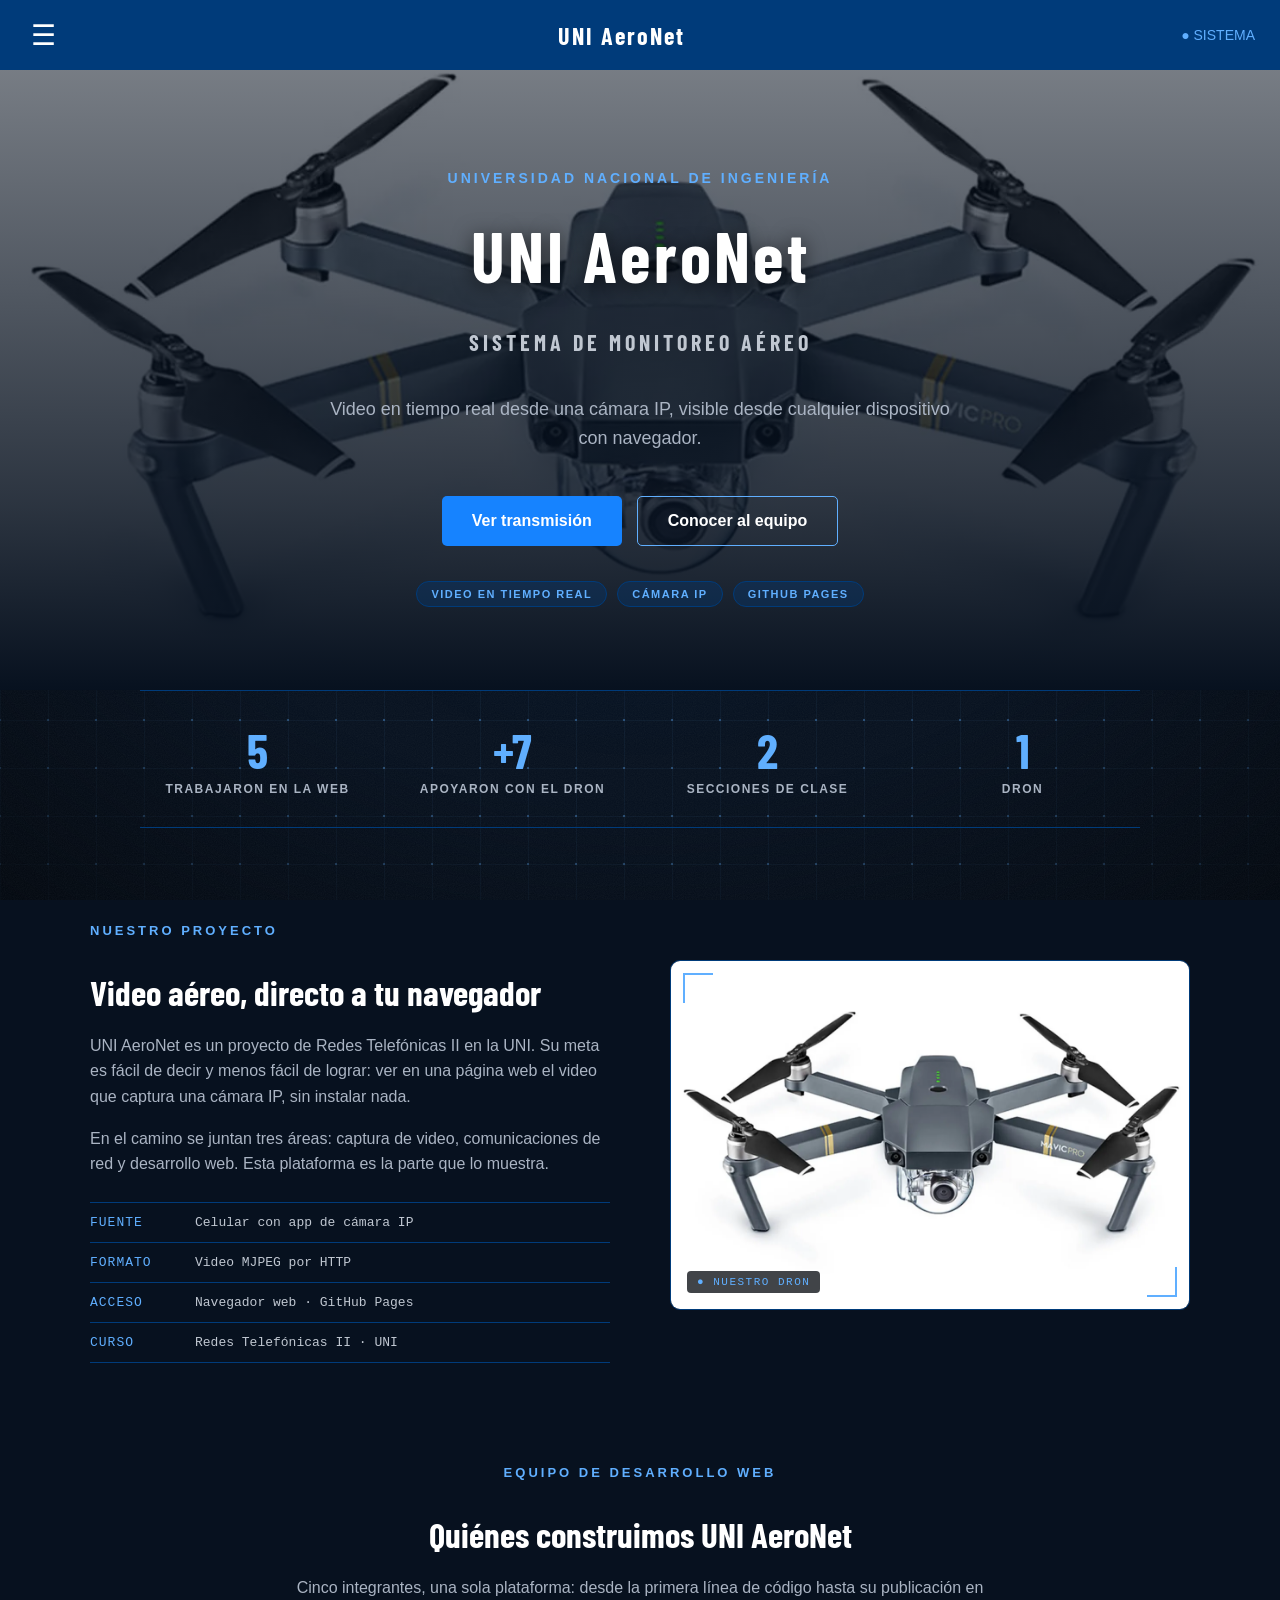
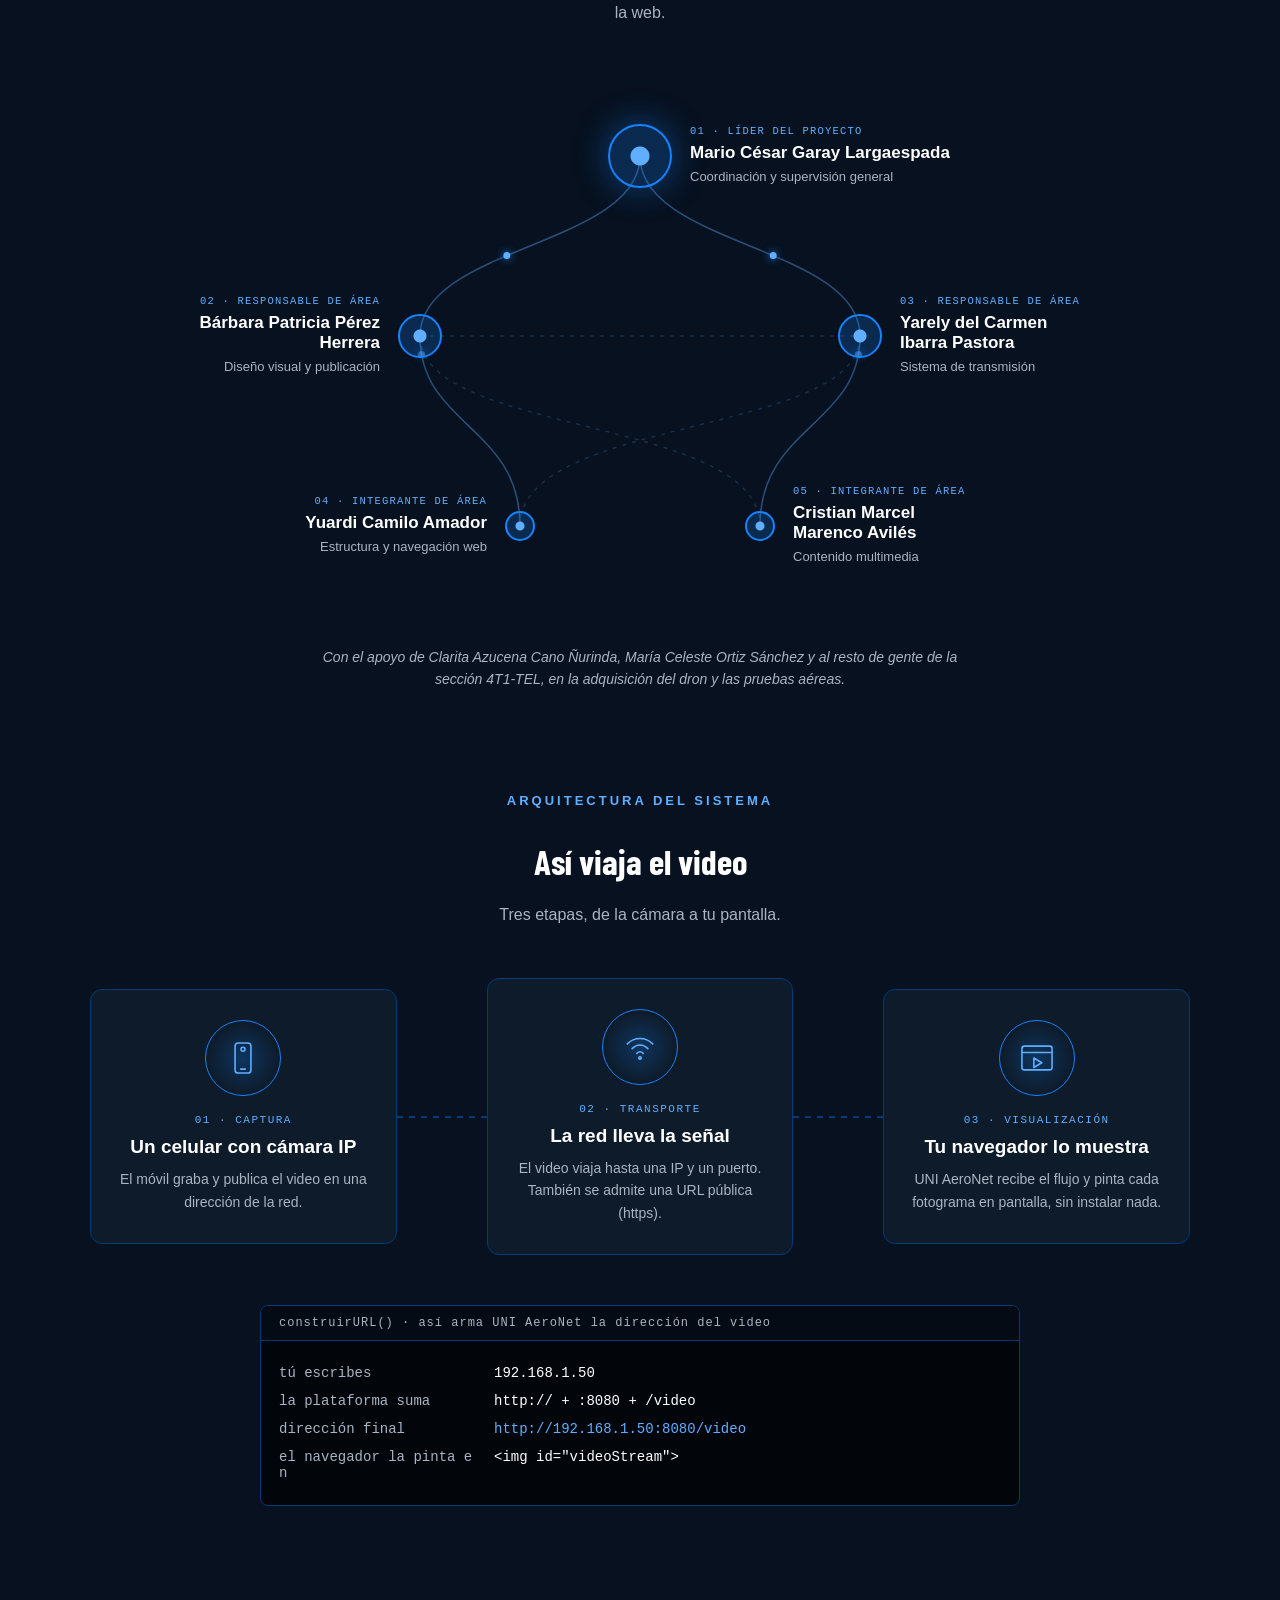
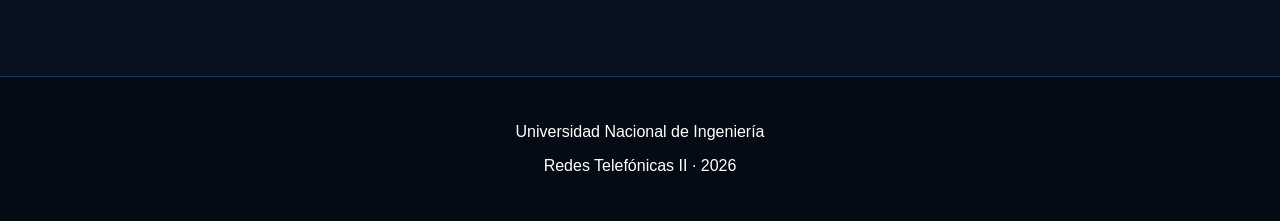
==== commit b5404fbf: "Add files via upload" ====
--- a/index.html
+++ b/index.html
@@ -499,57 +499,149 @@
         <!-- SECCIÓN: TRANSMISIÓN                               -->
         <!-- ================================================== -->
 
-        <section id="transmision" class="seccion oculto">
+                <section id="transmision" class="seccion oculto">
 
             <p class="etiqueta">TRANSMISIÓN AÉREA</p>
-            <h2>Transmisión en vivo</h2>
-            <p>Señal proveniente del sistema aéreo.</p>
-
-            <!-- CONFIGURACIÓN DE LA FUENTE -->
-            <div class="configVideo">
-                <input type="text" id="ipInput" placeholder="192.168.1.50:8080  o  https://tu-tunel.com">
-                <button id="btnConectar" class="botonPrincipal">🔗 Conectar</button>
-                <button id="btnRotar" class="botonPrincipal">🔄 Rotar</button>
+
+            <h2>Visor de cámara</h2>
+
+            <p class="descripcionTecnologias">
+                Escribe la dirección de la cámara IP y conecta
+                para ver el video en esta pantalla.
+            </p>
+
+
+            <!-- ================================================== -->
+            <!-- MONITOR                                            -->
+            <!-- ================================================== -->
+
+            <div class="monitor" id="monitor" data-estado="espera">
+
+                <!-- Barra superior -->
+                <div class="monitorBarra">
+                    <span>CAM 01 · UAV</span>
+                    <span class="monitorInsignia">
+                        <i class="monitorPunto"></i>
+                        <span id="insignia">SIN SEÑAL</span>
+                    </span>
+                </div>
+
+                <!-- Pantalla -->
+                <div class="monitorPantalla">
+
+                    <img id="videoStream" alt="Transmisión de la cámara">
+
+                    <div class="monitorSinSenal">
+                        <svg class="monitorReticula" viewBox="0 0 64 64" fill="none"
+                             stroke="currentColor" stroke-width="1.5"
+                             stroke-linecap="round" aria-hidden="true">
+                            <circle cx="32" cy="32" r="18"/>
+                            <circle cx="32" cy="32" r="2" fill="currentColor"/>
+                            <line x1="32" y1="4" x2="32" y2="14"/>
+                            <line x1="32" y1="50" x2="32" y2="60"/>
+                            <line x1="4" y1="32" x2="14" y2="32"/>
+                            <line x1="50" y1="32" x2="60" y2="32"/>
+                        </svg>
+                        <p class="monitorMensaje" id="mensajePantalla">SIN SEÑAL</p>
+                        <p class="monitorAyuda" id="ayudaPantalla">
+                            Ingresa la dirección de la cámara para comenzar.
+                        </p>
+                    </div>
+
+                </div>
+
+                <!-- Controles -->
+                <div class="monitorControles">
+
+                    <div class="monitorDireccion">
+                        <span class="monitorPrefijo">URL</span>
+                        <input type="text" id="ipInput"
+                               placeholder="192.168.1.50:8080  o  https://tu-tunel.com"
+                               autocomplete="off" spellcheck="false">
+                    </div>
+
+                    <div class="monitorVista">
+                        <span class="monitorVistaClave">→</span>
+                        <span id="urlFinal"></span>
+                    </div>
+
+                    <div class="monitorBotones">
+                        <button id="btnConectar" class="btnMonitor btnMonitorPrincipal">Conectar</button>
+                        <button id="btnDesconectar" class="btnMonitor" disabled>Desconectar</button>
+                        <button id="btnRotar" class="btnMonitor">Rotar</button>
+                    </div>
+
+                </div>
+
+                <!-- Indicadores -->
+                <div class="monitorDatos">
+
+                    <div class="monitorDato">
+                        <span class="monitorDatoEtiqueta">CONEXIÓN</span>
+                        <span class="monitorDatoValor">
+                            <i class="monitorPunto"></i><span id="estConexion">ESPERANDO</span>
+                        </span>
+                    </div>
+
+                    <div class="monitorDato">
+                        <span class="monitorDatoEtiqueta">VIDEO</span>
+                        <span class="monitorDatoValor">
+                            <i class="monitorPunto"></i><span id="estVideo">ESPERANDO</span>
+                        </span>
+                    </div>
+
+                    <div class="monitorDato">
+                        <span class="monitorDatoEtiqueta">RESOLUCIÓN</span>
+                        <span class="monitorDatoValor" id="estResolucion">—</span>
+                    </div>
+
+                    <div class="monitorDato">
+                        <span class="monitorDatoEtiqueta">EN LÍNEA</span>
+                        <span class="monitorDatoValor" id="estTiempo">—</span>
+                    </div>
+
+                </div>
+
             </div>
 
-            <!-- ÁREA DEL VIDEO -->
-            <div id="videoContainer">
-                <img id="videoStream" alt="Transmisión en vivo del Dron">
-            </div>
-
-            <!-- ESTADO DE LA TRANSMISIÓN -->
-            <div class="estadoTransmision">
-
-                <div class="estadoItem">
-                    <span>●</span>
-                    <div><strong>SISTEMA</strong><p id="estSistema">ESPERANDO</p></div>
-                </div>
-
-                <div class="estadoItem">
-                    <span>●</span>
-                    <div><strong>CONEXIÓN</strong><p id="estConexion">ESPERANDO</p></div>
-                </div>
-
-                <div class="estadoItem">
-                    <span>●</span>
-                    <div><strong>VIDEO</strong><p id="estVideo">ESPERANDO</p></div>
-                </div>
-
-                <div class="estadoItem">
-                    <span>●</span>
-                    <div><strong>SEÑAL</strong><p id="estSenal">NO DISPONIBLE</p></div>
-                </div>
-
-            </div>
-
-            <!-- INFORMACIÓN DE LA TRANSMISIÓN -->
-            <div class="sobreTransmision">
-                <p class="etiqueta">SOBRE LA TRANSMISIÓN</p>
-                <p>
-                    Esta plataforma permite visualizar la señal de video obtenida
-                    mediante el sistema aéreo. Cuando la transmisión se encuentre
-                    disponible, será presentada en este espacio.
-                </p>
+
+            <!-- ================================================== -->
+            <!-- GUÍA DE CONEXIÓN                                   -->
+            <!-- ================================================== -->
+
+            <div class="guiaConexion">
+
+                <p class="etiqueta">CÓMO CONECTARSE</p>
+
+                <div class="guiaPasos">
+
+                    <div class="guiaPaso">
+                        <span class="guiaNumero">01</span>
+                        <p>
+                            En el celular, abre la app de cámara IP e inicia
+                            el servidor de video.
+                        </p>
+                    </div>
+
+                    <div class="guiaPaso">
+                        <span class="guiaNumero">02</span>
+                        <p>
+                            Anota la dirección IP y el puerto que muestra
+                            la app, por ejemplo 192.168.1.50:8080.
+                        </p>
+                    </div>
+
+                    <div class="guiaPaso">
+                        <span class="guiaNumero">03</span>
+                        <p>
+                            Escríbela arriba y pulsa Conectar. Con una dirección
+                            local, el celular y este dispositivo deben estar
+                            en la misma red.
+                        </p>
+                    </div>
+
+                </div>
+
             </div>
 
         </section>
--- a/css/style.css
+++ b/css/style.css
@@ -1195,6 +1195,403 @@
 
 
 /* ================================================== */
+/* TRANSMISI�N: VISOR DE C�MARA                        */
+/* ================================================== */
+
+/* ---------- Marco del monitor ---------- */
+
+.monitor {
+    --c: var(--gris-azulado); /* color seg�n el estado */
+    max-width: 900px;
+    margin: 0 auto;
+    text-align: left;
+    background-color: var(--negro-azulado);
+    border: 1px solid var(--azul-marino);
+    border-radius: 10px;
+    overflow: hidden;
+}
+
+    .monitor[data-estado="conectando"] {
+        --c: var(--azul-claro);
+    }
+
+    .monitor[data-estado="recibiendo"] {
+        --c: #3FD68F;
+    }
+
+    .monitor[data-estado="error"] {
+        --c: #FF6B6B;
+    }
+
+/* ---------- Barra superior ---------- */
+
+.monitorBarra {
+    display: flex;
+    justify-content: space-between;
+    align-items: center;
+    padding: 10px 16px;
+    background-color: var(--azul-negro);
+    border-bottom: 1px solid var(--azul-marino);
+    color: var(--gris-azulado);
+    font-family: Consolas, "Courier New", monospace;
+    font-size: 12px;
+    letter-spacing: 1.5px;
+}
+
+.monitorInsignia {
+    display: flex;
+    align-items: center;
+    color: var(--c);
+}
+
+.monitorPunto {
+    display: inline-block;
+    width: 8px;
+    height: 8px;
+    margin-right: 8px;
+    border-radius: 50%;
+    background-color: var(--c);
+}
+
+.monitor[data-estado="conectando"] .monitorPunto {
+    animation: parpadeo 1s ease-in-out infinite;
+}
+
+.monitor[data-estado="recibiendo"] .monitorPunto {
+    box-shadow: 0 0 8px var(--c);
+}
+
+@keyframes parpadeo {
+    50% {
+        opacity: 0.25;
+    }
+}
+
+/* ---------- Pantalla ---------- */
+
+.monitorPantalla {
+    position: relative;
+    height: var(--alto-video);
+    display: flex;
+    align-items: center;
+    justify-content: center;
+    overflow: hidden;
+    background-color: var(--negro-azulado);
+}
+
+    .monitorPantalla img {
+        width: 100%;
+        height: 100%;
+        object-fit: contain;
+        display: block;
+    }
+
+        /* Sin direcci�n cargada, la imagen no se muestra */
+        .monitorPantalla img:not([src]) {
+            display: none;
+        }
+
+        /* Al girar 90�, el ancho pasa a ser el alto */
+        .monitorPantalla img.rotado {
+            width: var(--alto-video);
+            height: auto;
+            max-width: none;
+            transform: rotate(90deg);
+        }
+
+    /* Esquinas tipo visor */
+    .monitorPantalla::before,
+    .monitorPantalla::after {
+        content: "";
+        position: absolute;
+        width: 26px;
+        height: 26px;
+        border: 2px solid var(--azul-claro);
+        opacity: 0.8;
+        z-index: 2;
+        pointer-events: none;
+    }
+
+    .monitorPantalla::before {
+        top: 12px;
+        left: 12px;
+        border-right: none;
+        border-bottom: none;
+    }
+
+    .monitorPantalla::after {
+        right: 12px;
+        bottom: 12px;
+        border-left: none;
+        border-top: none;
+    }
+
+/* ---------- Pantalla de "sin se�al" ---------- */
+
+.monitorSinSenal {
+    position: absolute;
+    inset: 0;
+    z-index: 1;
+    display: flex;
+    flex-direction: column;
+    align-items: center;
+    justify-content: center;
+    gap: 6px;
+    padding: 20px;
+    text-align: center;
+    background-color: var(--negro-azulado);
+    background-image: linear-gradient(rgba(96, 175, 255, 0.05) 1px, transparent 1px), linear-gradient(90deg, rgba(96, 175, 255, 0.05) 1px, transparent 1px);
+    background-size: 32px 32px;
+}
+
+.monitor[data-estado="recibiendo"] .monitorSinSenal {
+    display: none;
+}
+
+.monitorReticula {
+    width: 64px;
+    height: 64px;
+    margin-bottom: 10px;
+    color: var(--c);
+}
+
+.monitor[data-estado="conectando"] .monitorReticula {
+    animation: parpadeo 1s ease-in-out infinite;
+}
+
+.monitor .monitorMensaje {
+    margin: 0;
+    color: var(--c);
+    font-family: Consolas, "Courier New", monospace;
+    font-size: 18px;
+    letter-spacing: 4px;
+}
+
+.monitor .monitorAyuda {
+    max-width: 440px;
+    margin: 0;
+    font-size: 13px;
+}
+
+/* ---------- Controles ---------- */
+
+.monitorControles {
+    display: grid;
+    gap: 10px;
+    padding: 16px;
+    border-top: 1px solid var(--azul-marino);
+}
+
+.monitorDireccion {
+    display: flex;
+    background-color: var(--azul-grisaceo);
+    border: 1px solid var(--azul-marino);
+    border-radius: 6px;
+    overflow: hidden;
+}
+
+    .monitorDireccion:focus-within {
+        border-color: var(--azul-brillante);
+    }
+
+    .monitorDireccion input {
+        flex: 1;
+        min-width: 0;
+        padding: 14px;
+        background: transparent;
+        border: none;
+        color: var(--blanco);
+        font-family: Consolas, "Courier New", monospace;
+        font-size: 15px;
+    }
+
+        .monitorDireccion input:focus {
+            outline: none;
+        }
+
+.monitorPrefijo {
+    display: flex;
+    align-items: center;
+    padding: 0 14px;
+    background-color: var(--azul-negro);
+    border-right: 1px solid var(--azul-marino);
+    color: var(--azul-claro);
+    font-family: Consolas, "Courier New", monospace;
+    font-size: 12px;
+    letter-spacing: 1.5px;
+}
+
+.monitorVista {
+    color: var(--gris-azulado);
+    font-family: Consolas, "Courier New", monospace;
+    font-size: 12px;
+    word-break: break-all;
+}
+
+.monitorVistaClave {
+    color: var(--azul-claro);
+}
+
+/* ---------- Botones ---------- */
+
+.monitorBotones {
+    display: flex;
+    flex-wrap: wrap;
+    gap: 10px;
+}
+
+.btnMonitor {
+    padding: 11px 20px;
+    background-color: transparent;
+    color: var(--blanco);
+    border: 1px solid var(--azul-marino);
+    border-radius: 5px;
+    font-family: Consolas, "Courier New", monospace;
+    font-size: 12px;
+    letter-spacing: 1.5px;
+    text-transform: uppercase;
+    cursor: pointer;
+    transition: 0.3s;
+}
+
+    .btnMonitor:hover {
+        border-color: var(--azul-claro);
+        background-color: rgba(96, 175, 255, 0.1);
+    }
+
+    .btnMonitor:disabled {
+        opacity: 0.4;
+        cursor: not-allowed;
+    }
+
+        .btnMonitor:disabled:hover {
+            border-color: var(--azul-marino);
+            background-color: transparent;
+        }
+
+.btnMonitorPrincipal {
+    background-color: var(--azul-brillante);
+    border-color: var(--azul-brillante);
+    font-weight: bold;
+}
+
+    .btnMonitorPrincipal:hover {
+        background-color: var(--azul-claro);
+        border-color: var(--azul-claro);
+    }
+
+/* ---------- Indicadores ---------- */
+
+.monitorDatos {
+    display: grid;
+    grid-template-columns: repeat(4, 1fr);
+    border-top: 1px solid var(--azul-marino);
+}
+
+.monitorDato {
+    padding: 14px 16px;
+    border-right: 1px solid var(--azul-marino);
+}
+
+    .monitorDato:last-child {
+        border-right: none;
+    }
+
+.monitorDatoEtiqueta {
+    display: block;
+    margin-bottom: 6px;
+    color: var(--gris-azulado);
+    font-family: Consolas, "Courier New", monospace;
+    font-size: 10.5px;
+    letter-spacing: 1.5px;
+}
+
+.monitorDatoValor {
+    display: flex;
+    align-items: center;
+    color: var(--blanco);
+    font-family: Consolas, "Courier New", monospace;
+    font-size: 14px;
+}
+
+/* ---------- Gu�a de conexi�n ---------- */
+
+.guiaConexion {
+    max-width: 900px;
+    margin: 70px auto 20px auto;
+    text-align: left;
+}
+
+.guiaPasos {
+    display: grid;
+    grid-template-columns: repeat(3, 1fr);
+    gap: 25px;
+    margin-top: 20px;
+}
+
+.guiaPaso {
+    padding-top: 16px;
+    border-top: 1px solid var(--azul-marino);
+}
+
+.guiaNumero {
+    display: block;
+    margin-bottom: 8px;
+    color: var(--azul-claro);
+    font-family: Consolas, "Courier New", monospace;
+    font-size: 13px;
+    letter-spacing: 2px;
+}
+
+.guiaPaso p {
+    margin: 0;
+    font-size: 14px;
+}
+
+/* ---------- Accesibilidad ---------- */
+
+@media (prefers-reduced-motion: reduce) {
+    .monitor .monitorPunto,
+    .monitor .monitorReticula {
+        animation: none;
+    }
+}
+
+/* ---------- Celulares ---------- */
+
+@media (max-width: 700px) {
+
+    .monitorDatos {
+        grid-template-columns: repeat(2, 1fr);
+    }
+
+    .monitorDato:nth-child(2n) {
+        border-right: none;
+    }
+
+    .monitorDato:nth-child(n+3) {
+        border-top: 1px solid var(--azul-marino);
+    }
+
+    .btnMonitorPrincipal {
+        flex: 1 1 100%;
+    }
+
+    .btnMonitor:not(.btnMonitorPrincipal) {
+        flex: 1;
+    }
+
+    .guiaPasos {
+        grid-template-columns: 1fr;
+    }
+}
+
+
+
+
+
+
+/* ================================================== */
 /* SECCI�N: MULTIMEDIA                                */
 /* ================================================== */
 
@@ -1474,18 +1871,6 @@
 /* ================================================== */
 /* SECCI�N: CR�DITOS                                  */
 /* ================================================== */
-
-.grupo {
-    background-color: var(--azul-grisaceo);
-    border: 1px solid var(--azul-marino);
-    padding: 25px;
-    margin: 20px auto;
-    max-width: 600px;
-    border-radius: 8px;
-}
-
-
-
 /* ================================================== */
 /* CR�DITOS: AGRADECIMIENTO ESPECIAL                  */
 /* ================================================== */
@@ -1608,10 +1993,6 @@
     color: var(--azul-claro);
 }
 
-    .hudEstado.pendiente {
-        color: var(--gris-azulado);
-    }
-
 .hudCard h4 {
     margin: 0 0 5px 0;
     font-size: 16px;
@@ -1628,20 +2009,6 @@
     margin-top: 8px !important;
     font-size: 12px !important;
 }
-
-.hudPendiente {
-    border-style: dashed;
-    opacity: 0.7;
-}
-
-.hudIncognita {
-    border-style: dashed;
-    border-color: var(--gris-azulado);
-}
-
-    .hudIncognita h4 {
-        color: var(--gris-claro);
-    }
 
 
 /* ================================================== */
@@ -1795,14 +2162,6 @@
         grid-template-columns: 1fr;
         gap: 30px;
     }
-
-
-    /* ---------- Tecnolog�as ---------- */
-
-    .tarjetasTecnologia {
-        grid-template-columns: 1fr;
-    }
-
 
     /* ---------- Transmisi�n ---------- */
 
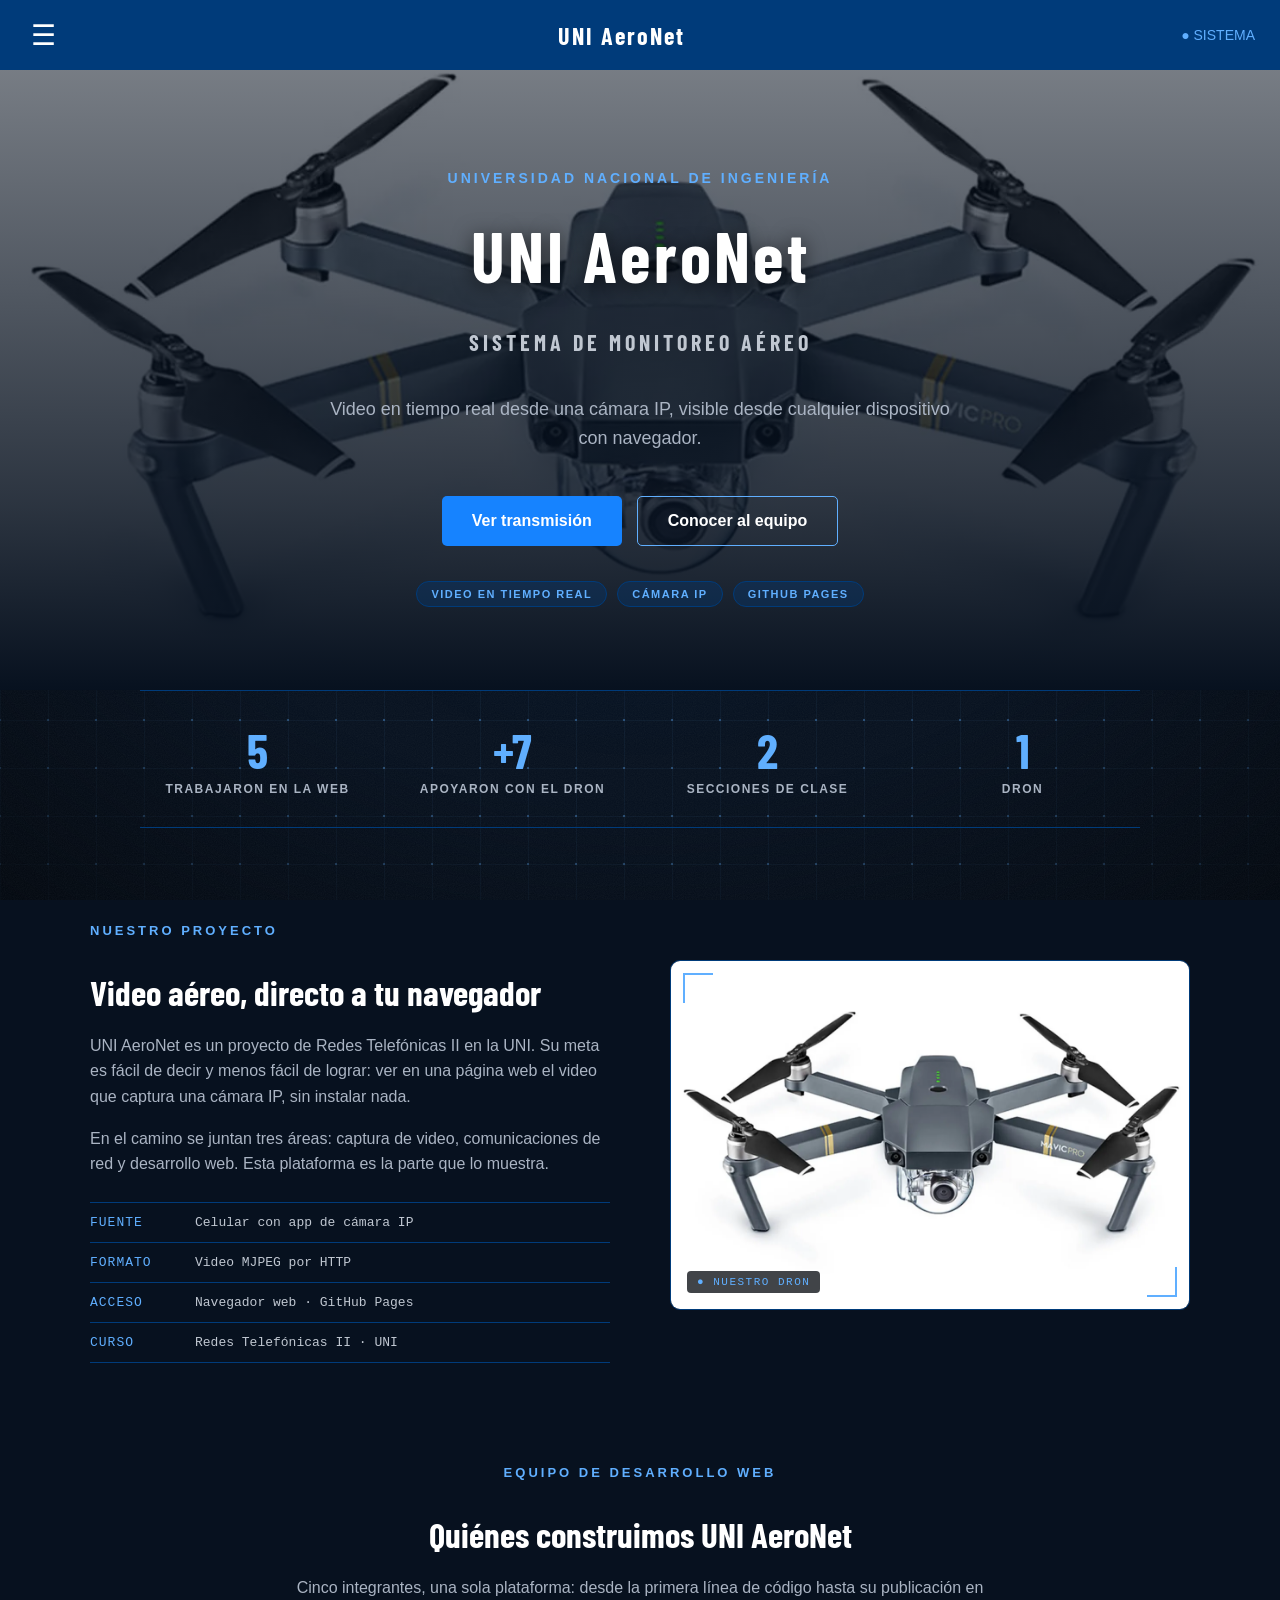
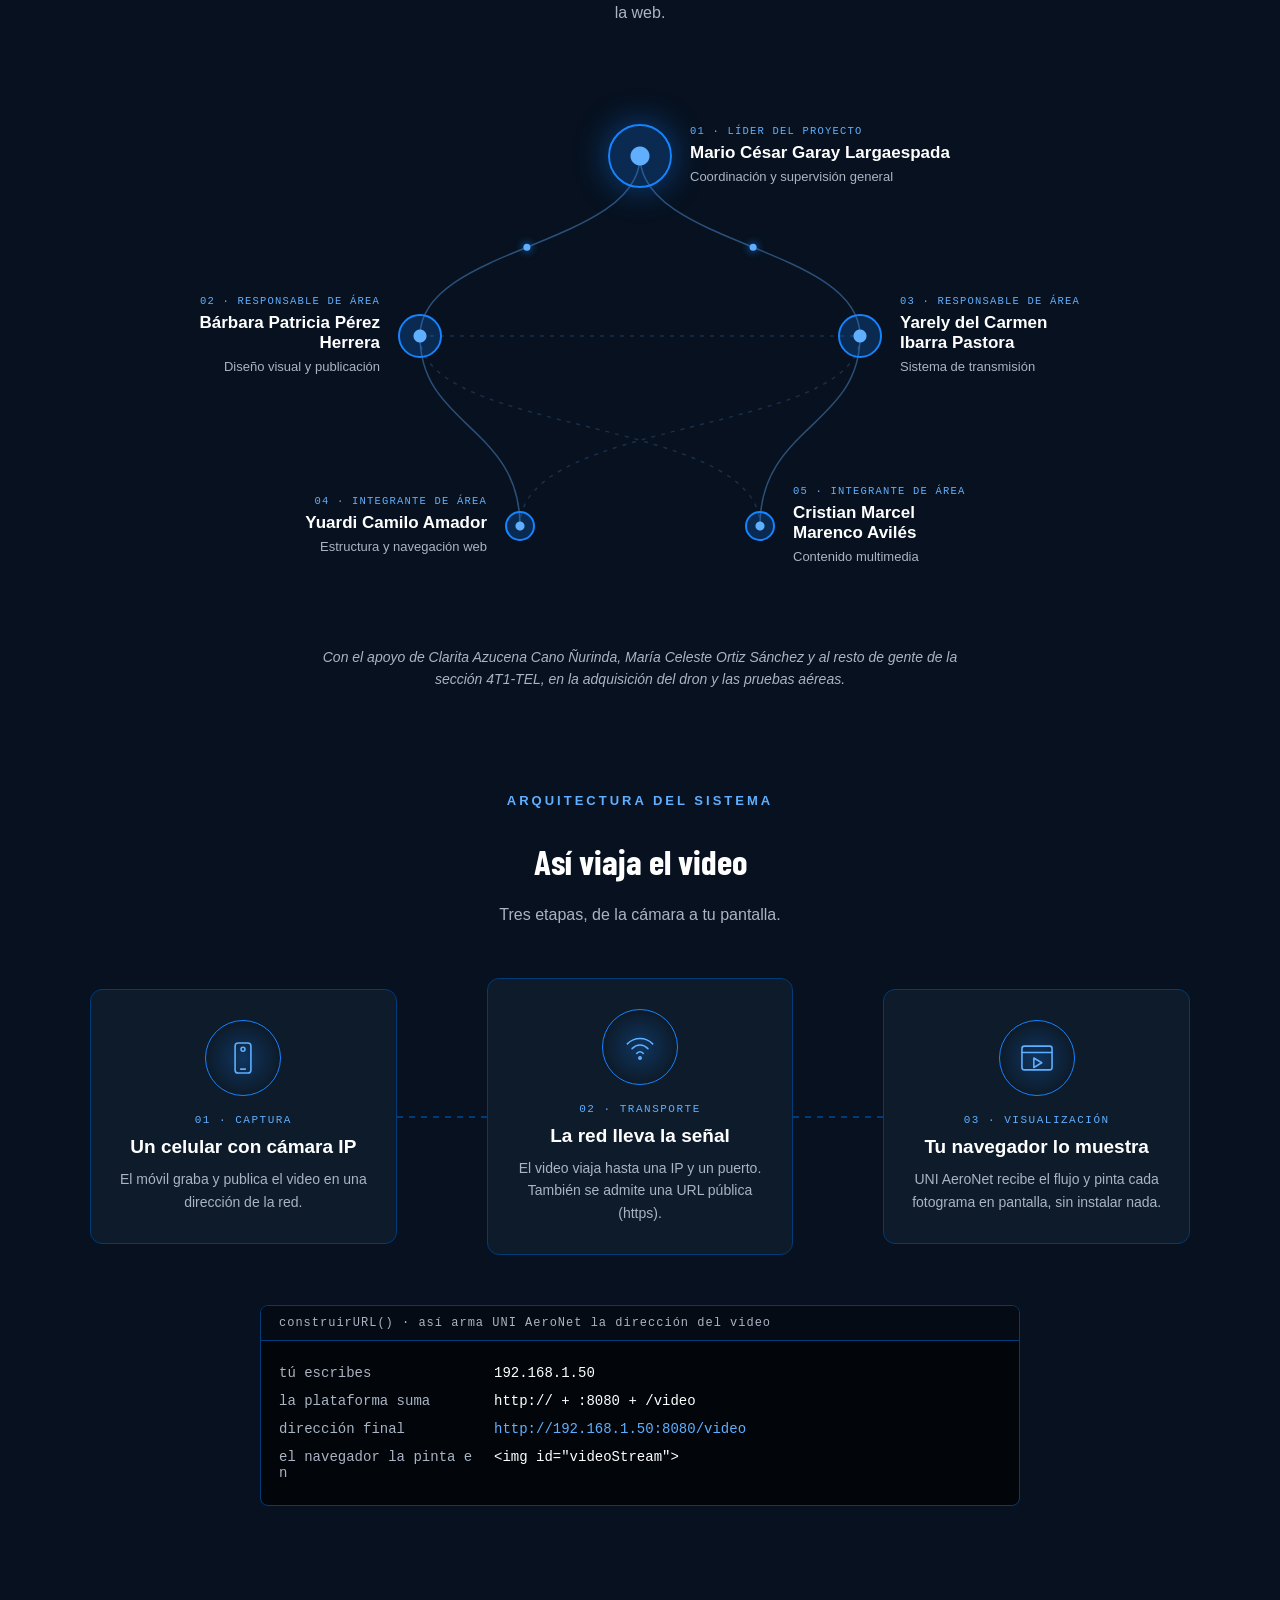
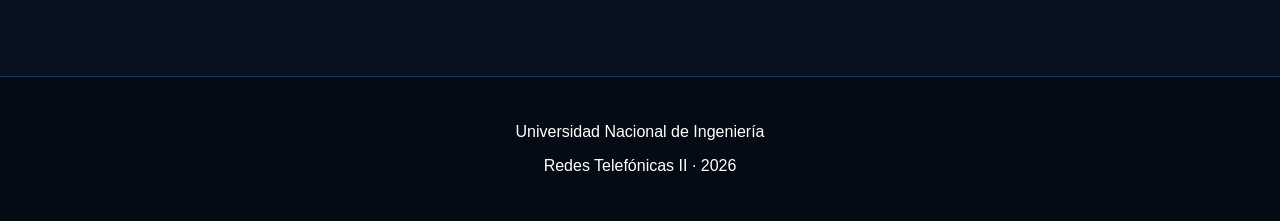
==== commit 6f53b0dd: "Add files via upload" ====
--- a/index.html
+++ b/index.html
@@ -651,484 +651,392 @@
         <!-- SECCIÓN: MULTIMEDIA                                -->
         <!-- ================================================== -->
 
-        <section id="multimedia" class="seccion oculto">
-
-
-            <!-- ================================================== -->
-            <!-- ENCABEZADO                                         -->
-            <!-- ================================================== -->
-
-            <p class="etiqueta">
-                RECURSOS DEL PROYECTO
-            </p>
-
-            <h2>
-                Multimedia
-            </h2>
-
-            <p class="descripcionMultimedia">
-
-                Material audiovisual y recursos relacionados con los
-                sistemas aéreos, las comunicaciones inalámbricas y el
-                desarrollo de la plataforma UNI AeroNet.
-
-            </p>
-
-
-
-            <!-- ================================================== -->
-            <!-- CATEGORÍAS                                         -->
-            <!-- ================================================== -->
-
-            <div class="categoriasMultimedia">
-
-
-                <!-- ---------- Sistemas aéreos ---------- -->
-
-                <div class="categoriaMultimedia">
-
-                    <span class="iconoCategoria">
-                        🚁
-                    </span>
-
-                    <h3>
-                        Sistemas aéreos
-                    </h3>
-
-                    <p>
-                        Información y material relacionado con la
-                        construcción y funcionamiento de vehículos
-                        aéreos no tripulados.
-                    </p>
-
-                </div>
-
-
-                <!-- ---------- Comunicación y redes ---------- -->
-
-                <div class="categoriaMultimedia">
-
-                    <span class="iconoCategoria">
-                        📡
-                    </span>
-
-                    <h3>
-                        Comunicación y redes
-                    </h3>
-
-                    <p>
-                        Recursos relacionados con la transmisión
-                        inalámbrica de información y tecnologías
-                        de comunicación como LoRa.
-                    </p>
-
-                </div>
-
-
-                <!-- ---------- Desarrollo web ---------- -->
-
-                <div class="categoriaMultimedia">
-
-                    <span class="iconoCategoria">
-                        💻
-                    </span>
-
-                    <h3>
-                        Desarrollo web
-                    </h3>
-
-                    <p>
-                        Material relacionado con HTML, CSS, JavaScript
-                        y la construcción de la plataforma web.
-                    </p>
-
-                </div>
-
-
-            </div>
-
-
-
-            <!-- ================================================== -->
-            <!-- VIDEOS RECOMENDADOS                                -->
-            <!-- ================================================== -->
-
-            <div class="multimediaBloque">
-
-                <p class="etiqueta">
-                    VIDEOS RECOMENDADOS
-                </p>
-
-                <h3 class="tituloMultimedia">
-                    Guías y material de referencia
-                </h3>
-
-
-                <div class="videosGrid">
+                <section id="multimedia" class="seccion oculto">
 
 
                     <!-- ================================================== -->
-                    <!-- VIDEO 1: DRON                                     -->
+                    <!-- PORTADA                                            -->
                     <!-- ================================================== -->
 
-                    <article class="videoYoutube">
-
-                        <div class="miniaturaVideo">
-
-                            <img src="https://img.youtube.com/vi/1TxWYpWXe4I/hqdefault.jpg"
-                                 alt="Tutorial para armar un dron paso a paso">
-
-                            <div class="iconoPlay">
-                                ▶
+                    <div class="mmPortada">
+
+                        <p class="etiqueta">ARCHIVO DEL PROYECTO</p>
+
+                        <h2 class="mmTitulo">
+                            <span>MULTI</span>
+                            <span>MEDIA</span>
+                        </h2>
+
+                        <p class="mmLema">
+                            Los videos que nos enseñaron y las fotos de
+                            cómo construimos UNI AeroNet.
+                        </p>
+
+                    </div>
+
+
+                    <!-- Cinta de texto en movimiento -->
+                    <div class="mmCinta" aria-hidden="true">
+                        <div class="mmCintaPista">
+                            <div class="mmGrupo">
+                                <span>SISTEMAS AÉREOS</span><span>/</span>
+                                <span>COMUNICACIÓN Y REDES</span><span>/</span>
+                                <span>DESARROLLO WEB</span><span>/</span>
                             </div>
-
-                        </div>
-
-
-                        <div class="videoContenido">
-
-                            <span class="categoriaVideo">
-                                🚁 SISTEMAS AÉREOS
-                            </span>
-
-                            <h3>
-                                Construcción de un dron paso a paso
-                            </h3>
-
-                            <p>
-                                Tutorial de referencia sobre el montaje
-                                y construcción de un vehículo aéreo no tripulado.
-                            </p>
-
-                            <a href="https://youtu.be/1TxWYpWXe4I"
-                               target="_blank"
-                               rel="noopener noreferrer"
-                               class="botonVideo">
-
-                                ▶ Ver en YouTube
-
-                            </a>
-
-                        </div>
-
-                    </article>
+                            <div class="mmGrupo">
+                                <span>SISTEMAS AÉREOS</span><span>/</span>
+                                <span>COMUNICACIÓN Y REDES</span><span>/</span>
+                                <span>DESARROLLO WEB</span><span>/</span>
+                            </div>
+                        </div>
+                    </div>
+
+
+                    <!-- Índice que filtra los videos -->
+                    <div class="mmIndice">
+                        <button class="mmIndiceItem activo" data-filtro="todo"><span class="mmNum">00</span>Todo</button>
+                        <button class="mmIndiceItem" data-filtro="aereos"><span class="mmNum">01</span>Sistemas aéreos</button>
+                        <button class="mmIndiceItem" data-filtro="redes"><span class="mmNum">02</span>Comunicación y redes</button>
+                        <button class="mmIndiceItem" data-filtro="web"><span class="mmNum">03</span>Desarrollo web</button>
+                    </div>
 
 
 
                     <!-- ================================================== -->
-                    <!-- VIDEO 2: LoRa                                     -->
+                    <!-- VIDEOS RECOMENDADOS                                -->
                     <!-- ================================================== -->
 
-                    <article class="videoYoutube">
-
-                        <div class="miniaturaVideo">
-
-                            <img src="https://img.youtube.com/vi/mCVtn_sfCrs/hqdefault.jpg"
-                                 alt="Transmisor y receptor LoRa">
-
-                            <div class="iconoPlay">
-                                ▶
-                            </div>
-
-                        </div>
-
-
-                        <div class="videoContenido">
-
-                            <span class="categoriaVideo">
-                                📡 COMUNICACIÓN Y REDES
-                            </span>
-
-                            <h3>
-                                Transmisor y receptor LoRa
-                            </h3>
-
-                            <p>
-                                Tutorial sobre la construcción de un sistema
-                                transmisor y receptor utilizando módulos LoRa,
-                                aplicable a drones y otros proyectos electrónicos.
-                            </p>
-
-                            <a href="https://youtu.be/mCVtn_sfCrs"
-                               target="_blank"
-                               rel="noopener noreferrer"
-                               class="botonVideo">
-
-                                ▶ Ver en YouTube
-
-                            </a>
-
-                        </div>
-
-                    </article>
+                    <div class="multimediaBloque">
+
+                        <p class="etiqueta">
+                            VIDEOS RECOMENDADOS
+                        </p>
+
+                        <h3 class="tituloMultimedia">
+                            Guías y material de referencia
+                        </h3>
+
+
+                        <div class="videosGrid">
+
+
+                            <!-- ================================================== -->
+                            <!-- VIDEO 1: DRON                                     -->
+                            <!-- ================================================== -->
+
+                            <article class="videoYoutube">
+
+                                <div class="miniaturaVideo">
+
+                                    <img src="https://img.youtube.com/vi/1TxWYpWXe4I/hqdefault.jpg"
+                                         alt="Tutorial para armar un dron paso a paso">
+
+                                    <div class="iconoPlay">
+                                        ▶
+                                    </div>
+
+                                </div>
+
+
+                                <div class="videoContenido">
+
+                                    <span class="categoriaVideo">
+                                        🚁 SISTEMAS AÉREOS
+                                    </span>
+
+                                    <h3>
+                                        Construcción de un dron paso a paso
+                                    </h3>
+
+                                    <p>
+                                        Tutorial de referencia sobre el montaje
+                                        y construcción de un vehículo aéreo no tripulado.
+                                    </p>
+
+                                    <a href="https://youtu.be/1TxWYpWXe4I"
+                                       target="_blank"
+                                       rel="noopener noreferrer"
+                                       class="botonVideo">
+
+                                        ▶ Ver en YouTube
+
+                                    </a>
+
+                                </div>
+
+                            </article>
+
+
+
+                            <!-- ================================================== -->
+                            <!-- VIDEO 2: LoRa                                     -->
+                            <!-- ================================================== -->
+
+                            <article class="videoYoutube">
+
+                                <div class="miniaturaVideo">
+
+                                    <img src="https://img.youtube.com/vi/mCVtn_sfCrs/hqdefault.jpg"
+                                         alt="Transmisor y receptor LoRa">
+
+                                    <div class="iconoPlay">
+                                        ▶
+                                    </div>
+
+                                </div>
+
+
+                                <div class="videoContenido">
+
+                                    <span class="categoriaVideo">
+                                        📡 COMUNICACIÓN Y REDES
+                                    </span>
+
+                                    <h3>
+                                        Transmisor y receptor LoRa
+                                    </h3>
+
+                                    <p>
+                                        Tutorial sobre la construcción de un sistema
+                                        transmisor y receptor utilizando módulos LoRa,
+                                        aplicable a drones y otros proyectos electrónicos.
+                                    </p>
+
+                                    <a href="https://youtu.be/mCVtn_sfCrs"
+                                       target="_blank"
+                                       rel="noopener noreferrer"
+                                       class="botonVideo">
+
+                                        ▶ Ver en YouTube
+
+                                    </a>
+
+                                </div>
+
+                            </article>
+
+
+
+                            <!-- ================================================== -->
+                            <!-- VIDEO 3: DESARROLLO WEB                            -->
+                            <!-- ================================================== -->
+
+                            <article class="videoYoutube">
+
+                                <div class="miniaturaVideo">
+
+                                    <img src="https://img.youtube.com/vi/zwlcgpKV68Q/hqdefault.jpg"
+                                         alt="Tutorial para crear una página web">
+
+                                    <div class="iconoPlay">
+                                        ▶
+                                    </div>
+
+                                </div>
+
+
+                                <div class="videoContenido">
+
+                                    <span class="categoriaVideo">
+                                        💻 DESARROLLO WEB
+                                    </span>
+
+                                    <h3>
+                                        Desarrollo de una página web
+                                    </h3>
+
+                                    <p>
+                                        Tutorial de referencia para la creación
+                                        y estructuración de una página web mediante
+                                        HTML y Visual Studio.
+                                    </p>
+
+                                    <a href="https://youtu.be/zwlcgpKV68Q"
+                                       target="_blank"
+                                       rel="noopener noreferrer"
+                                       class="botonVideo">
+
+                                        ▶ Ver en YouTube
+
+                                    </a>
+
+                                </div>
+
+                            </article>
+
+
+
+                            <!-- ================================================== -->
+                            <!-- VIDEO 4: YOUTUBE + HTML                            -->
+                            <!-- ================================================== -->
+
+                            <article class="videoYoutube">
+
+                                <div class="miniaturaVideo">
+
+                                    <img src="https://img.youtube.com/vi/uzB_bVqXgLU/hqdefault.jpg"
+                                         alt="Cómo insertar un video de YouTube en HTML">
+
+                                    <div class="iconoPlay">
+                                        ▶
+                                    </div>
+
+                                </div>
+
+
+                                <div class="videoContenido">
+
+                                    <span class="categoriaVideo">
+                                        💻 DESARROLLO WEB
+                                    </span>
+
+                                    <h3>
+                                        Integración de videos en HTML
+                                    </h3>
+
+                                    <p>
+                                        Tutorial sobre cómo incorporar contenido
+                                        audiovisual de YouTube dentro de una página web.
+                                    </p>
+
+                                    <a href="https://youtu.be/uzB_bVqXgLU"
+                                       target="_blank"
+                                       rel="noopener noreferrer"
+                                       class="botonVideo">
+
+                                        ▶ Ver en YouTube
+
+                                    </a>
+
+                                </div>
+
+                            </article>
+
+
+                        </div>
+
+                    </div>
 
 
 
                     <!-- ================================================== -->
-                    <!-- VIDEO 3: DESARROLLO WEB                            -->
+                    <!-- GALERÍA                                            -->
                     <!-- ================================================== -->
 
-                    <article class="videoYoutube">
-
-                        <div class="miniaturaVideo">
-
-                            <img src="https://img.youtube.com/vi/zwlcgpKV68Q/hqdefault.jpg"
-                                 alt="Tutorial para crear una página web">
-
-                            <div class="iconoPlay">
-                                ▶
-                            </div>
-
-                        </div>
-
-
-                        <div class="videoContenido">
-
-                            <span class="categoriaVideo">
-                                💻 DESARROLLO WEB
-                            </span>
-
-                            <h3>
-                                Desarrollo de una página web
-                            </h3>
-
-                            <p>
-                                Tutorial de referencia para la creación
-                                y estructuración de una página web mediante
-                                HTML y Visual Studio.
-                            </p>
-
-                            <a href="https://youtu.be/zwlcgpKV68Q"
-                               target="_blank"
-                               rel="noopener noreferrer"
-                               class="botonVideo">
-
-                                ▶ Ver en YouTube
-
-                            </a>
-
-                        </div>
-
-                    </article>
+                    <div class="multimediaBloque">
+
+                        <p class="etiqueta">
+                            GALERÍA
+                        </p>
+
+                        <h3 class="tituloMultimedia">
+                            Imágenes del proyecto
+                        </h3>
+
+
+                        <div class="mosaico">
+
+                            <!-- ================================================== -->
+                            <!-- IMAGEN 4                                           -->
+                            <!-- ================================================== -->
+
+                            <figure class="foto fotoGrande">
+                                <img src="images/dron-referencia.jpg"
+                                     alt="Imagen de referencia del dron">
+                                <figcaption>
+                                    <span class="fotoId">IMG-01</span>
+                                    <span class="fotoTitulo">Nuestro dron</span>
+                                    <span class="fotoDesc">El vehículo aéreo utilizado en el proyecto.</span>
+                                </figcaption>
+                            </figure>
+
+                            <!-- ================================================== -->
+                            <!-- IMAGEN 4                                           -->
+                            <!-- ================================================== -->
+
+                            <figure class="foto">
+                                <img src="images/wasa.jpg"
+                                     alt="Registro fotográfico del proyecto">
+                                <figcaption>
+                                    <span class="fotoId">IMG-02</span>
+                                    <span class="fotoTitulo">Registro del proyecto</span>
+                                    <span class="fotoDesc">Material fotográfico de la clase.</span>
+                                </figcaption>
+                            </figure>
+
+                            <!-- ================================================== -->
+                            <!-- IMAGEN 4                                           -->
+                            <!-- ================================================== -->
+
+                            <figure class="foto">
+                                <img src="images/grupo1-1.jpg"
+                                     alt="Miembros del equipo trabajando en el código">
+                                <figcaption>
+                                    <span class="fotoId">IMG-03</span>
+                                    <span class="fotoTitulo">Equipo en acción</span>
+                                    <span class="fotoDesc">Trabajando en el código de la plataforma.</span>
+                                </figcaption>
+                            </figure>
+
+
+                            <!-- ================================================== -->
+                            <!-- IMAGEN 4                                           -->
+                            <!-- ================================================== -->
+
+                            <figure class="foto">
+                                <img src="images/grupo1-2.jpg"
+                                     alt="Otra perspectiva de los miembros del equipo">
+                                <figcaption>
+                                    <span class="fotoId">IMG-04</span>
+                                    <span class="fotoTitulo">Equipo en acción</span>
+                                    <span class="fotoDesc">Trabajando en la interfaz web.</span>
+                                </figcaption>
+                            </figure>
+
+                        </div>
+
+                    </div>
 
 
 
                     <!-- ================================================== -->
-                    <!-- VIDEO 4: YOUTUBE + HTML                            -->
+                    <!-- RECURSOS RELACIONADOS                              -->
                     <!-- ================================================== -->
 
-                    <article class="videoYoutube">
-
-                        <div class="miniaturaVideo">
-
-                            <img src="https://img.youtube.com/vi/uzB_bVqXgLU/hqdefault.jpg"
-                                 alt="Cómo insertar un video de YouTube en HTML">
-
-                            <div class="iconoPlay">
-                                ▶
-                            </div>
-
-                        </div>
-
-
-                        <div class="videoContenido">
-
-                            <span class="categoriaVideo">
-                                💻 DESARROLLO WEB
-                            </span>
-
-                            <h3>
-                                Integración de videos en HTML
-                            </h3>
-
-                            <p>
-                                Tutorial sobre cómo incorporar contenido
-                                audiovisual de YouTube dentro de una página web.
-                            </p>
-
-                            <a href="https://youtu.be/uzB_bVqXgLU"
-                               target="_blank"
-                               rel="noopener noreferrer"
-                               class="botonVideo">
-
-                                ▶ Ver en YouTube
-
-                            </a>
-
-                        </div>
-
-                    </article>
-
-
-                </div>
-
-            </div>
-
-
-
-            <!-- ================================================== -->
-            <!-- GALERÍA                                            -->
-            <!-- ================================================== -->
-
-            <div class="multimediaBloque">
-
-                <p class="etiqueta">
-                    GALERÍA
-                </p>
-
-                <h3 class="tituloMultimedia">
-                    Imágenes del proyecto
-                </h3>
-
-
-                <div class="galeriaGrid">
-
-
-                    <!-- ================================================== -->
-                    <!-- IMAGEN 1                                           -->
-                    <!-- ================================================== -->
-
-                    <article class="imagenGaleria">
-
-                        <img src="images/dron-referencia.jpg"
-                             alt="Imagen de referencia del dron">
-
-                        <div class="galeriaTexto">
-
-                            <h3>
-                                Sistema aéreo
-                            </h3>
-
-                            <p>
-                                Imagen de referencia del vehículo aéreo
-                                utilizado en el proyecto.
-                            </p>
-
-                        </div>
-
-                    </article>
-
-
-
-                    <!-- ================================================== -->
-                    <!-- IMAGEN 2                                           -->
-                    <!-- ================================================== -->
-
-                    <article class="imagenGaleria">
-
-                        <img src="images/wasa.jpg"
-                             alt="Imagen de referencia del wasa">
-
-                        <div class="galeriaTexto">
-
-                            <h3>
-                                foto de relleno
-                            </h3>
-
-                            <p>
-                                usada para referenciar a los
-                                fantasmones de la clase.
-                            </p>
-
-                        </div>
-
-                    </article>
-
-
-
-                    <!-- ================================================== -->
-                    <!-- IMAGEN 3                                           -->
-                    <!-- ================================================== -->
-
-                    <article class="imagenGaleria">
-
-                        <img src="images/grupo1-1.jpg"
-                             alt="Imagen de miembros del equipo telecom">
-
-                        <div class="galeriaTexto">
-
-                            <h3>
-                                grupo 1 chambeando
-                            </h3>
-
-                            <p>
-                                compañeritos modificando el codigo
-                            </p>
-
-                        </div>
-
-                    </article>
-
-
-
-                    <!-- ================================================== -->
-                    <!-- IMAGEN 4                                           -->
-                    <!-- ================================================== -->
-
-                    <article class="imagenGaleria">
-
-                        <img src="images/grupo1-2.jpg"
-                             alt="otra perspectiva de los miembros">
-
-                        <div class="galeriaTexto">
-
-                            <h3>
-                                alumnos chambeadores
-                            </h3>
-
-                            <p>
-                                compañeres trabajando en la interfaz web
-                            </p>
-
-                        </div>
-
-                    </article>
-
-
-                </div>
-
-            </div>
-
-
-
-            <!-- ================================================== -->
-            <!-- RECURSOS RELACIONADOS                              -->
-            <!-- ================================================== -->
-
-            <div class="recursosRelacionados">
-
-                <p class="etiqueta">
-                    RECURSOS RELACIONADOS
-                </p>
-
-                <h3>
-                    Conexión con UNI AeroNet
-                </h3>
-
-                <p>
-
-                    Los recursos presentados en esta sección están
-                    relacionados con las diferentes etapas que conforman
-                    UNI AeroNet. La construcción del sistema aéreo,
-                    la comunicación inalámbrica, la transmisión de datos
-                    y el desarrollo de la plataforma web forman parte de
-                    una misma arquitectura orientada al monitoreo y
-                    transmisión de información desde un sistema aéreo.
-
-                </p>
-
-                <p>
-
-                    Estos materiales funcionan como referencias técnicas
-                    y educativas para comprender algunas de las tecnologías
-                    utilizadas o relacionadas con el desarrollo del proyecto.
-
-                </p>
-
-            </div>
-
-
-        </section>
+                    <div class="recursosRelacionados">
+
+                        <p class="etiqueta">
+                            RECURSOS RELACIONADOS
+                        </p>
+
+                        <h3>
+                            Conexión con UNI AeroNet
+                        </h3>
+
+                        <p>
+
+                            Los recursos presentados en esta sección están
+                            relacionados con las diferentes etapas que conforman
+                            UNI AeroNet. La construcción del sistema aéreo,
+                            la comunicación inalámbrica, la transmisión de datos
+                            y el desarrollo de la plataforma web forman parte de
+                            una misma arquitectura orientada al monitoreo y
+                            transmisión de información desde un sistema aéreo.
+
+                        </p>
+
+                        <p>
+
+                            Estos materiales funcionan como referencias técnicas
+                            y educativas para comprender algunas de las tecnologías
+                            utilizadas o relacionadas con el desarrollo del proyecto.
+
+                        </p>
+
+                    </div>
+
+
+                </section>
 
 
         <!-- ================================================== -->
--- a/css/style.css
+++ b/css/style.css
@@ -1868,6 +1868,331 @@
     }
 
 
+
+
+
+
+/* ================================================== */
+/* MULTIMEDIA: ARCHIVO DE MISI�N                       */
+/* ================================================== */
+
+/* ---------- Portada ---------- */
+
+.mmPortada {
+    padding: 30px 0 10px 0;
+}
+
+.seccion .mmTitulo {
+    margin: 10px 0 20px 0;
+    font-size: clamp(60px, 14vw, 160px);
+    line-height: 0.9;
+    letter-spacing: 4px;
+}
+
+.mmTitulo span {
+    display: block;
+}
+
+    /* Primera mitad: solo contorno */
+    .mmTitulo span:first-child {
+        color: transparent;
+        -webkit-text-stroke: 2px var(--azul-claro);
+    }
+
+.mmLema {
+    max-width: 520px;
+    margin: 0 auto;
+    font-size: 18px;
+}
+
+/* ---------- Cinta de texto ---------- */
+
+.mmCinta {
+    margin: 50px -30px 0 -30px;
+    padding: 14px 0;
+    overflow: hidden;
+    white-space: nowrap;
+    border-top: 1px solid var(--azul-marino);
+    border-bottom: 1px solid var(--azul-marino);
+    background-color: rgba(0, 59, 122, 0.18);
+}
+
+.mmCintaPista {
+    display: inline-flex;
+    animation: cintaMover 30s linear infinite;
+}
+
+/* Cada grupo mide al menos el ancho de la pantalla: as� el bucle nunca deja huecos */
+.mmGrupo {
+    flex: 0 0 auto;
+    min-width: 100vw;
+    display: flex;
+    justify-content: space-around;
+    gap: 40px;
+}
+
+    .mmGrupo span {
+        color: var(--azul-claro);
+        font-family: Consolas, "Courier New", monospace;
+        font-size: 13px;
+        letter-spacing: 4px;
+    }
+
+@keyframes cintaMover {
+    to {
+        transform: translateX(-50%);
+    }
+}
+
+/* ---------- �ndice (filtro de videos) ---------- */
+
+.mmIndice {
+    max-width: 1000px;
+    margin: 50px auto 70px auto;
+    display: flex;
+    flex-wrap: wrap;
+    justify-content: center;
+    gap: 10px 40px;
+}
+
+.mmIndiceItem {
+    display: flex;
+    align-items: baseline;
+    gap: 10px;
+    padding: 8px 0;
+    background: none;
+    border: none;
+    border-bottom: 2px solid transparent;
+    color: var(--gris-azulado);
+    font-family: Consolas, "Courier New", monospace;
+    font-size: 13px;
+    letter-spacing: 2px;
+    text-transform: uppercase;
+    cursor: pointer;
+    transition: 0.3s;
+}
+
+    .mmIndiceItem .mmNum {
+        color: var(--azul-claro);
+    }
+
+    .mmIndiceItem:hover,
+    .mmIndiceItem.activo {
+        color: var(--blanco);
+        border-bottom-color: var(--azul-brillante);
+    }
+
+/* ---------- Videos: fotogramas de pel�cula ---------- */
+
+.videosGrid {
+    counter-reset: fotograma;
+}
+
+.videoYoutube {
+    counter-increment: fotograma;
+    border-radius: 2px;
+}
+
+    .videoYoutube:hover {
+        border-color: var(--azul-claro);
+    }
+
+/* Perforaciones de la cinta, arriba y abajo de la miniatura */
+.miniaturaVideo::before,
+.miniaturaVideo::after {
+    content: "";
+    position: absolute;
+    left: 0;
+    right: 0;
+    height: 16px;
+    z-index: 2;
+    background-color: rgba(2, 6, 11, 0.88);
+    background-image: linear-gradient(90deg, rgba(96, 175, 255, 0.55) 10px, transparent 10px);
+    background-size: 22px 6px;
+    background-repeat: repeat-x;
+    background-position: 6px 5px;
+}
+
+.miniaturaVideo::before {
+    top: 0;
+}
+
+.miniaturaVideo::after {
+    bottom: 0;
+}
+
+.miniaturaVideo img {
+    filter: saturate(0.7) brightness(0.85);
+}
+
+.videoYoutube:hover .miniaturaVideo img {
+    filter: none;
+}
+
+/* N�mero de fotograma (la numeraci�n se ajusta sola al filtrar) */
+.videoContenido::before {
+    content: "FOTOGRAMA " counter(fotograma, decimal-leading-zero);
+    display: block;
+    margin-bottom: 10px;
+    color: var(--gris-azulado);
+    font-family: Consolas, "Courier New", monospace;
+    font-size: 11px;
+    letter-spacing: 2px;
+}
+
+/* ---------- Galer�a: hoja de contactos ---------- */
+
+.mosaico {
+    display: grid;
+    grid-template-columns: repeat(4, 1fr);
+    grid-auto-rows: 220px;
+    gap: 12px;
+}
+
+.foto {
+    position: relative;
+    margin: 0;
+    overflow: hidden;
+    background-color: var(--negro-azulado);
+    border: 1px solid var(--azul-marino);
+    text-align: left;
+}
+
+.fotoGrande {
+    grid-column: span 2;
+    grid-row: span 2;
+}
+
+.mosaico .foto:nth-child(2) {
+    grid-column: span 2;
+}
+
+.foto img {
+    width: 100%;
+    height: 100%;
+    object-fit: cover;
+    display: block;
+    filter: grayscale(1) contrast(1.05) brightness(0.85);
+    transition: 0.6s;
+}
+
+/* Tinte azul que unifica todas las fotos */
+.foto::after {
+    content: "";
+    position: absolute;
+    inset: 0;
+    background: rgba(0, 59, 122, 0.45);
+    transition: 0.6s;
+    pointer-events: none;
+}
+
+/* Marca de recorte en la esquina */
+.foto::before {
+    content: "";
+    position: absolute;
+    top: 10px;
+    left: 10px;
+    width: 18px;
+    height: 18px;
+    border-top: 2px solid var(--azul-claro);
+    border-left: 2px solid var(--azul-claro);
+    z-index: 3;
+    pointer-events: none;
+}
+
+.foto:hover img {
+    filter: none;
+    transform: scale(1.04);
+}
+
+.foto:hover::after {
+    opacity: 0;
+}
+
+/* Ficha que sube al pasar el cursor */
+.foto figcaption {
+    position: absolute;
+    left: 0;
+    right: 0;
+    bottom: 0;
+    z-index: 2;
+    padding: 14px 16px;
+    background: linear-gradient(transparent, rgba(2, 6, 11, 0.95) 35%);
+    transform: translateY(calc(100% - 66px));
+    transition: 0.4s;
+}
+
+.foto:hover figcaption {
+    transform: translateY(0);
+}
+
+.fotoId {
+    display: block;
+    color: var(--azul-claro);
+    font-family: Consolas, "Courier New", monospace;
+    font-size: 11px;
+    letter-spacing: 2px;
+}
+
+.fotoTitulo {
+    display: block;
+    margin-top: 4px;
+    color: var(--blanco);
+    font-size: 16px;
+    font-weight: bold;
+}
+
+.fotoDesc {
+    display: block;
+    margin-top: 6px;
+    color: var(--gris-azulado);
+    font-size: 13px;
+}
+
+/* ---------- Accesibilidad ---------- */
+
+@media (prefers-reduced-motion: reduce) {
+    .mmCintaPista {
+        animation: none;
+    }
+}
+
+/* ---------- Celulares ---------- */
+
+@media (max-width: 700px) {
+
+    .mmCinta {
+        margin: 40px -20px 0 -20px;
+    }
+
+    .mosaico {
+        grid-template-columns: 1fr;
+        grid-auto-rows: 240px;
+    }
+
+        .mosaico .fotoGrande,
+        .mosaico .foto:nth-child(2) {
+            grid-column: auto;
+            grid-row: auto;
+        }
+
+    /* Sin cursor en el celular: la ficha se ve completa */
+    .foto figcaption {
+        transform: none;
+    }
+}
+
+
+
+
+
+
+
+
+
+
+
+
 /* ================================================== */
 /* SECCI�N: CR�DITOS                                  */
 /* ================================================== */
